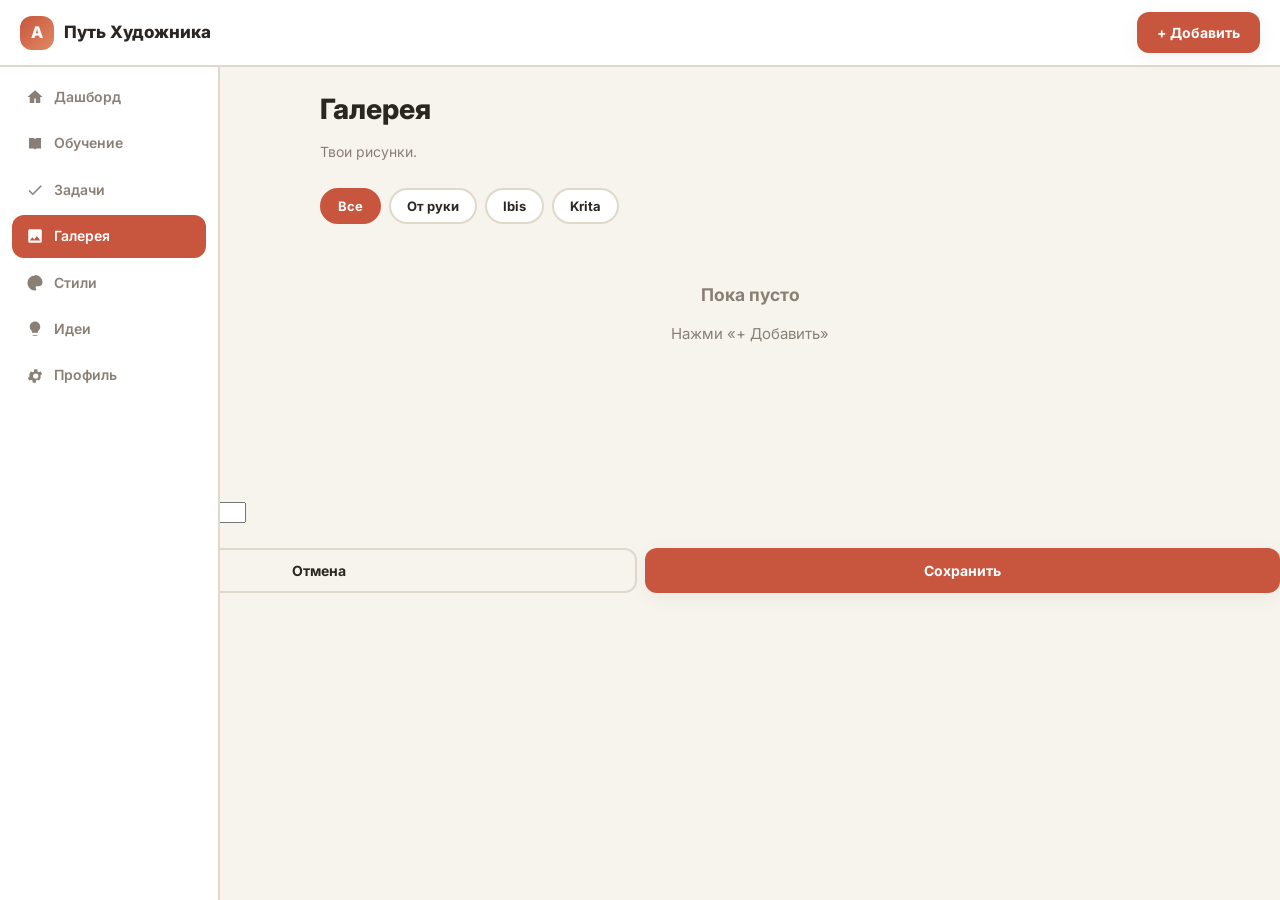
==== gallery.html @ 8a0f37d8 "Update gallery.html" ====
<!DOCTYPE html>
<html lang="ru">
<head>
<meta charset="UTF-8">
<meta name="viewport" content="width=device-width, initial-scale=1.0">
<title>Галерея — Путь Художника</title>
<link rel="stylesheet" href="css/style.css">
</head>
<body>
<div class="topbar">
  <div class="brand"><div class="brand-mark">A</div><span>Путь Художника</span></div>
  <button class="btn btn-primary" id="addBtn">+ Добавить</button>
</div>
<nav class="sidebar">
  <a href="index.html"><span class="icon icon-home"></span> Дашборд</a>
  <a href="learn.html"><span class="icon icon-book"></span> Обучение</a>
  <a href="tasks.html"><span class="icon icon-task"></span> Задачи</a>
  <a href="gallery.html" class="active"><span class="icon icon-image"></span> Галерея</a>
  <a href="styles.html"><span class="icon icon-palette"></span> Стили</a>
  <a href="ideas.html"><span class="icon icon-bulb"></span> Идеи</a>
  <a href="settings.html"><span class="icon icon-settings"></span> Профиль</a>
</nav>
<div class="main-wrap">
  <div class="content">
    <h1>Галерея</h1>
    <p class="sub">Твои рисунки.</p>
    <div class="task-filters" id="catTabs">
      <button class="filter-chip active" data-cat="all">Все</button>
      <button class="filter-chip" data-cat="hand">От руки</button>
      <button class="filter-chip" data-cat="ibis">Ibis</button>
      <button class="filter-chip" data-cat="krita">Krita</button>
    </div>
    <div id="galleryWrap" class="gallery-grid"></div>
    <div id="emptyWrap" class="empty" style="display:none; text-align:center; padding:40px; color:var(--muted);">
      <h3>Пока пусто</h3>
      <p>Нажми «+ Добавить»</p>
    </div>
  </div>
</div>
<nav class="bottom-nav">
  <a href="index.html"><span class="icon icon-home"></span>Главная</a>
  <a href="learn.html"><span class="icon icon-book"></span>Уроки</a>
  <a href="tasks.html"><span class="icon icon-task"></span>Задачи</a>
  <a href="gallery.html" class="active"><span class="icon icon-image"></span>Галерея</a>
  <a href="settings.html"><span class="icon icon-settings"></span>Профиль</a>
</nav>

<div class="modal-bg" id="addModal">
  <div class="modal">
    <h2>Добавить рисунок</h2>
    <div class="field"><label>Файл</label><input type="file" id="fileInput" accept="image/*"></div>
    <div id="preview" style="margin-bottom:14px"></div>
    <div class="field"><label>Название</label><input type="text" id="titleInput"></div>
    <div class="field"><label>Категория</label><select id="catSelect"><option value="hand">От руки</option><option value="ibis">Ibis</option><option value="krita">Krita</option></select></div>
    <div style="display:flex; gap:8px">
      <button class="btn btn-ghost btn-block" id="cancelBtn">Отмена</button>
      <button class="btn btn-primary btn-block" id="saveBtn">Сохранить</button>
    </div>
  </div>
</div>

<script src="js/data.js"></script>
<script src="js/themes.js"></script>
<script src="js/app.js"></script>
<script>
let currentCat = 'all';
let pendingFile = null;

function onReady(){
  document.getElementById('addBtn').onclick = ()=>document.getElementById('addModal').classList.add('show');
  document.getElementById('cancelBtn').onclick = ()=>document.getElementById('addModal').classList.remove('show');
  document.getElementById('fileInput').onchange = e => { pendingFile = e.target.files[0]; };
  document.getElementById('saveBtn').onclick = saveImage;
  document.getElementById('catTabs').onclick = e => {
    const chip = e.target.closest('.filter-chip');
    if(!chip) return;
    currentCat = chip.dataset.cat;
    document.querySelectorAll('#catTabs .filter-chip').forEach(c=>c.classList.remove('active'));
    chip.classList.add('active');
    renderGallery();
  };
  renderGallery();
}

async function saveImage(){
  if(!pendingFile) return alert('Выбери файл');
  const reader = new FileReader();
  reader.onload = async ev => {
    const id = 'img_' + Date.now();
    await APP.dbPut({ id, data: ev.target.result });
    APP.addGalleryItem({ id, title: document.getElementById('titleInput').value || 'Без названия', cat: document.getElementById('catSelect').value, created: Date.now() });
    document.getElementById('addModal').classList.remove('show');
    renderGallery();
  };
  reader.readAsDataURL(pendingFile);
}

async function renderGallery(){
  const meta = APP.state.meta;
  let list = currentCat === 'all' ? meta : meta.filter(m=>m.cat === currentCat);
  const wrap = document.getElementById('galleryWrap');
  wrap.innerHTML = '';
  if(!list.length) { document.getElementById('emptyWrap').style.display = 'block'; return; }
  document.getElementById('emptyWrap').style.display = 'none';
  for(const m of list){
    const rec = await APP.dbGet(m.id);
    if(!rec) continue;
    const card = document.createElement('div');
    card.className = 'gallery-card';
    card.innerHTML = `<button class="del">✕</button><img src="${rec.data}"><div class="meta"><span class="cat-tag cat-${m.cat}">${APP.CAT_LABEL[m.cat]}</span><div class="name">${m.title}</div></div>`;
    card.querySelector('.del').onclick = async (e) => {
      e.stopPropagation();
      if(!confirm('Удалить?')) return;
      await APP.dbDel(m.id);
      APP.delGalleryItem(m.id);
      renderGallery();
    };
    wrap.appendChild(card);
  }
}
APP.boot();
</script>
</body>
</html>
---- css/style.css ----
/* ============================================
   БАЗА
   ============================================ */
:root{
  --bg:#faf8f4; --bg2:#f0ece4; --card:#ffffff;
  --text:#2a2520; --muted:#8a7f72; --line:#e8e0d5;
  --accent:#c8553d; --accent2:#e08963;
  --accent-soft:rgba(200,85,61,.1);
  --radius:16px; --btn-radius:12px;
  --font-main: 'Inter', sans-serif;
  --shadow: 0 4px 20px rgba(0,0,0,.05);
  --border-style: solid;
}

/* ТЕМЫ */
body[data-theme="roblox"] { --bg:#f4f4f4; --card:#ffffff; --text:#111; --accent:#e2231a; --accent2:#0074bd; --line:#ddd; --radius:4px; --btn-radius:4px; --shadow: 2px 2px 0px rgba(0,0,0,0.1); }
body[data-theme="doors"] { --bg:#121212; --card:#222222; --text:#f5c518; --accent:#f5c518; --accent2:#ffdf4d; --line:#333; --radius:8px; --shadow: 0 0 15px rgba(245,197,24,0.15); }
body[data-theme="pressure"] { --bg:#0a0f18; --card:#141e30; --text:#d6e2f0; --accent:#ff3b3b; --accent2:#4a9eff; --line:#253349; --radius:12px; }
body[data-theme="hollow"] { --bg:#e8ecef; --card:#ffffff; --text:#111; --accent:#2c4a6e; --accent2:#5a85a8; --line:#a0b0c0; --radius:0px; --btn-radius:0px; --shadow: none; }
body[data-theme="hollow"] .card, body[data-theme="hollow"] .gallery-card, body[data-theme="hollow"] .level-card, body[data-theme="hollow"] .lesson { border-width: 1px; border-color: #111; }
body[data-theme="silksong"] { --bg:#fcf5f5; --card:#ffffff; --text:#2e1a1f; --accent:#b8243a; --accent2:#e05a6e; --line:#f0cccf; --radius:20px; --btn-radius:20px; }
body[data-theme="undertale"] { --bg:#000000; --card:#111111; --text:#ffffff; --accent:#ff0000; --accent2:#ff5555; --line:#333; --radius:0px; --btn-radius:0px; --font-main: 'Courier New', monospace; --shadow:none; }
body[data-theme="undertale"] .card, body[data-theme="undertale"] .gallery-card, body[data-theme="undertale"] .level-card, body[data-theme="undertale"] .lesson { border: 2px dashed #fff; }
body[data-theme="deltarune"] { --bg:#0d0814; --card:#1c142e; --text:#e8e0f5; --accent:#a855f7; --accent2:#d8a0ff; --line:#3a2b54; --radius:0px; --btn-radius:0px; }
body[data-theme="deltarune"] .card, body[data-theme="deltarune"] .gallery-card, body[data-theme="deltarune"] .level-card, body[data-theme="deltarune"] .lesson { border: 2px solid #a855f7; box-shadow: 4px 4px 0 #3a2b54; }
body[data-theme="oneshot"] { --bg:#2b2018; --card:#3d2d22; --text:#fef6e8; --accent:#e8933a; --accent2:#f5b866; --line:#5a4332; --radius:2px; --btn-radius:2px; }
body[data-theme="ultrakill"] { --bg:#050505; --card:#121212; --text:#f0e0e0; --accent:#c8102e; --accent2:#ff2d4d; --line:#333; --radius:0px; --btn-radius:0px; }
body[data-theme="ultrakill"] .card, body[data-theme="ultrakill"] .gallery-card, body[data-theme="ultrakill"] .level-card, body[data-theme="ultrakill"] .lesson { border: 2px solid var(--accent); box-shadow: 0 0 10px rgba(200,16,46,0.3); }

*{box-sizing:border-box; -webkit-tap-highlight-color:transparent}
body{margin:0; background:var(--bg); color:var(--text); min-height:100vh; padding-bottom:80px; transition:background .3s, color .3s; font-size:15px; line-height:1.6; font-family: var(--font-main);}
a{color:var(--accent); text-decoration:none}
h1,h2,h3,h4{margin:0 0 8px; line-height:1.3}
button{font-family:inherit; cursor:pointer; border:none}

/* ИКОНКИ */
.icon{ display:inline-block; width:18px; height:18px; background:currentColor; mask-size:contain; mask-repeat:no-repeat; mask-position:center; -webkit-mask-size:contain; -webkit-mask-repeat:no-repeat; -webkit-mask-position:center; vertical-align:-3px; }
.icon-home{mask-image:url("data:image/svg+xml,%3Csvg xmlns='http://www.w3.org/2000/svg' viewBox='0 0 24 24'%3E%3Cpath d='M12 3L2 12h3v8h6v-6h2v6h6v-8h3L12 3z'/%3E%3C/svg%3E");}
.icon-book{mask-image:url("data:image/svg+xml,%3Csvg xmlns='http://www.w3.org/2000/svg' viewBox='0 0 24 24'%3E%3Cpath d='M4 4h6a2 2 0 012 2v14a2 2 0 00-2-2H4V4zm16 0h-6a2 2 0 00-2 2v14a2 2 0 012-2h6V4z'/%3E%3C/svg%3E");}
.icon-task{mask-image:url("data:image/svg+xml,%3Csvg xmlns='http://www.w3.org/2000/svg' viewBox='0 0 24 24'%3E%3Cpath d='M9 16.2L4.8 12l-1.4 1.4L9 19 21 7l-1.4-1.4L9 16.2z'/%3E%3C/svg%3E");}
.icon-image{mask-image:url("data:image/svg+xml,%3Csvg xmlns='http://www.w3.org/2000/svg' viewBox='0 0 24 24'%3E%3Cpath d='M21 19V5a2 2 0 00-2-2H5a2 2 0 00-2 2v14a2 2 0 002 2h14a2 2 0 002-2zM8.5 13.5l2.5 3 3.5-4.5 4.5 6H5l3.5-4.5z'/%3E%3C/svg%3E");}
.icon-palette{mask-image:url("data:image/svg+xml,%3Csvg xmlns='http://www.w3.org/2000/svg' viewBox='0 0 24 24'%3E%3Cpath d='M12 2C6.5 2 2 6.5 2 12s4.5 10 10 10c.9 0 1.7-.7 1.7-1.7 0-.4-.2-.8-.4-1.1-.3-.3-.4-.7-.4-1.1 0-.9.7-1.7 1.7-1.7H17c2.8 0 5-2.2 5-5 0-5.5-4.5-10-10-10z'/%3E%3C/svg%3E");}
.icon-bulb{mask-image:url("data:image/svg+xml,%3Csvg xmlns='http://www.w3.org/2000/svg' viewBox='0 0 24 24'%3E%3Cpath d='M9 21h6v-1H9v1zm3-19C8.1 2 5 5.1 5 9c0 2.4 1.2 4.5 3 5.7V17h8v-2.3c1.8-1.2 3-3.3 3-5.7 0-3.9-3.1-7-7-7z'/%3E%3C/svg%3E");}
.icon-settings{mask-image:url("data:image/svg+xml,%3Csvg xmlns='http://www.w3.org/2000/svg' viewBox='0 0 24 24'%3E%3Cpath d='M19.4 13a7.6 7.6 0 000-2l2.1-1.6-2-3.5-2.5 1a7.6 7.6 0 00-1.7-1L15 3h-4l-.3 2.9a7.6 7.6 0 00-1.7 1l-2.5-1-2 3.5L4.6 11a7.6 7.6 0 000 2l-2.1 1.6 2 3.5 2.5-1a7.6 7.6 0 001.7 1L9 21h4l.3-2.9a7.6 7.6 0 001.7-1l2.5 1 2-3.5L19.4 13zM13 15.5a3.5 3.5 0 110-7 3.5 3.5 0 010 7z'/%3E%3C/svg%3E");}

/* НАВИГАЦИЯ */
.topbar{ position:sticky; top:0; z-index:50; background:var(--card); border-bottom:2px var(--border-style) var(--line); padding:12px 20px; display:flex; align-items:center; justify-content:space-between; gap:12px; }
.brand{display:flex; align-items:center; gap:10px; font-weight:800; font-size:17px; color:var(--text)}
.brand-mark{ width:34px; height:34px; border-radius:var(--btn-radius); background:linear-gradient(135deg,var(--accent),var(--accent2)); display:flex; align-items:center; justify-content:center; color:#fff; font-size:16px; font-weight:800; }
.sidebar{ position:fixed; left:0; top:60px; bottom:0; width:220px; background:var(--card); border-right:2px var(--border-style) var(--line); padding:16px 12px; overflow-y:auto; z-index:40; display:none; }
.sidebar a{ display:flex; align-items:center; gap:10px; padding:10px 14px; border-radius:var(--btn-radius); color:var(--muted); font-weight:600; font-size:14px; margin-bottom:4px; transition:all .2s; }
.sidebar a:hover, .sidebar a.active { background:var(--accent); color:#fff; }
.main-wrap { margin-left:0; }
.bottom-nav{ position:fixed; bottom:0; left:0; right:0; z-index:50; background:var(--card); border-top:2px var(--border-style) var(--line); display:flex; padding:6px 4px; }
.bottom-nav a{ flex:1; display:flex; flex-direction:column; align-items:center; gap:4px; padding:6px 2px; color:var(--muted); font-size:10px; font-weight:600; border-radius:var(--btn-radius); transition:all .2s; }
.bottom-nav a.active { color:var(--accent); }
.bottom-nav .icon{width:22px; height:22px}

/* КОНТЕНТ */
.content{max-width:900px; margin:0 auto; padding:24px 20px;}
.content h1{font-size:28px; margin-bottom:6px; font-weight:800;}
.content .sub{color:var(--muted); font-size:14px; margin-bottom:24px;}
.card{ background:var(--card); border:2px var(--border-style) var(--line); border-radius:var(--radius); padding:20px; margin-bottom:16px; box-shadow:var(--shadow); transition:transform .2s; }
.btn{ display:inline-flex; align-items:center; justify-content:center; gap:6px; padding:12px 20px; border-radius:var(--btn-radius); border:none; font-weight:700; font-size:14px; transition:all .2s; }
.btn-primary{background:var(--accent); color:#fff; box-shadow:var(--shadow);}
.btn-primary:hover{filter:brightness(1.1); transform:translateY(-2px);}
.btn-ghost{background:transparent; color:var(--text); border:2px var(--border-style) var(--line);}
.btn-ghost:hover{border-color:var(--accent); color:var(--accent); background:var(--accent-soft);}
.btn-block{width:100%;}

/* ГАЛЕРЕЯ */
.gallery-grid { display:grid; grid-template-columns:repeat(auto-fill,minmax(150px,1fr)); gap:12px; }
.gallery-card { background:var(--card); border:2px var(--border-style) var(--line); border-radius:var(--radius); overflow:hidden; position:relative; cursor:pointer; transition:transform .2s; }
.gallery-card:hover { transform:translateY(-4px); border-color:var(--accent); }
.gallery-card img { width:100%; height:150px; object-fit:cover; display:block; }
.gallery-card .meta { padding:10px; }
.gallery-card .cat-tag { font-size:9px; font-weight:800; padding:2px 6px; border-radius:4px; background:var(--accent); color:#fff; display:inline-block; margin-bottom:4px; text-transform:uppercase; }
.gallery-card .name { font-weight:800; font-size:13px; white-space:nowrap; overflow:hidden; text-overflow:ellipsis; }
.gallery-card .del { position:absolute; top:6px; right:6px; width:28px; height:28px; border-radius:50%; background:rgba(0,0,0,0.7); color:#fff; border:none; opacity:0; transition:opacity .2s; }
.gallery-card:hover .del { opacity:1; }
.cat-hand { background:#5a8f7b !important; } .cat-ibis { background:#c8553d !important; } .cat-krita { background:#4a6fa5 !important; }

/* ОБУЧЕНИЕ */
.level-card { background:var(--card); border:2px var(--border-style) var(--line); border-radius:var(--radius); margin-bottom:16px; overflow:hidden; }
.level-head { padding:16px 20px; display:flex; align-items:center; gap:16px; border-bottom:2px var(--border-style) var(--line); }
.level-num { width:44px; height:44px; border-radius:var(--btn-radius); background:var(--accent-soft); color:var(--accent); display:flex; align-items:center; justify-content:center; font-weight:800; font-size:18px; flex-shrink:0; }
.level-num.done { background:var(--accent); color:#fff; }
.level-title h3 { font-size:16px; margin:0 0 4px; }
.level-title p { font-size:12px; color:var(--muted); margin:0; }
.level-body { padding:16px 20px; display:flex; flex-direction:column; gap:10px; }
.lesson { background:var(--bg2); border:1px var(--border-style) var(--line); border-radius:var(--btn-radius); padding:14px; display:flex; gap:12px; align-items:center; cursor:pointer; transition:all .2s; }
.lesson:hover { border-color:var(--accent); }
.lesson.done { opacity:0.6; }
.lesson-check { width:26px; height:26px; border-radius:6px; border:2px var(--border-style) var(--line); display:flex; align-items:center; justify-content:center; flex-shrink:0; color:#fff; font-size:14px; }
.lesson.done .lesson-check { background:var(--accent); border-color:var(--accent); }
.lesson-body h4 { margin:0 0 4px; font-size:14px; }
.lesson-body .games { font-size:11px; color:var(--accent); font-weight:800; }

/* ЗАДАЧИ */
.task-filters { display:flex; gap:8px; margin-bottom:20px; }
.filter-chip { padding:8px 16px; border-radius:20px; border:2px var(--border-style) var(--line); background:var(--card); color:var(--text); font-size:13px; font-weight:700; transition:all .2s; }
.filter-chip.active { background:var(--accent); color:#fff; border-color:var(--accent); }
.task { background:var(--card); border:2px var(--border-style) var(--line); border-radius:var(--radius); padding:16px; margin-bottom:12px; display:flex; gap:14px; align-items:flex-start; }
.task-check { width:24px; height:24px; border-radius:6px; border:2px var(--border-style) var(--line); display:flex; align-items:center; justify-content:center; flex-shrink:0; color:#fff; }
.task.done .task-check { background:var(--accent); border-color:var(--accent); }
.task.done { opacity:0.6; }
.task-body h4 { margin:0 0 6px; font-size:15px; }
.task-body p { margin:0; font-size:12px; color:var(--muted); }
.tag { font-size:10px; font-weight:800; padding:2px 8px; border-radius:6px; background:var(--bg2); color:var(--muted); text-transform:uppercase; display:inline-block; margin-right:6px; }

.xp-bar{background:var(--bg2); height:16px; border-radius:var(--btn-radius); overflow:hidden; margin:12px 0; border:1px var(--border-style) var(--line);}
.xp-fill{height:100%; background:var(--accent); transition:width .6s ease-out;}
.grid-themes { display:grid; grid-template-columns:repeat(auto-fill,minmax(130px,1fr)); gap:12px; }
.theme-btn { padding:14px; border-radius:var(--btn-radius); border:2px var(--border-style) var(--line); background:var(--card); font-weight:700; color:var(--text); text-align:left; transition:all .2s; }
.theme-btn.active { border-color:var(--accent); background:var(--accent-soft); color:var(--accent); }
.theme-btn.locked { opacity:0.6; cursor:not-allowed; }
.theme-btn.locked::after { content:'🔒'; float:right; }

@media(min-width:900px){ .sidebar { display:block; } .main-wrap { margin-left:220px; } .bottom-nav { display:none; } body { padding-bottom:20px; } }
@media(max-width:899px){ .sidebar { display:none; } .content { padding:16px 14px; padding-bottom:90px; } .content h1 { font-size:24px; } .gallery-grid { grid-template-columns: repeat(2, 1fr); gap:10px; } .gallery-card img { height: 120px; } .grid-themes, #achGrid { grid-template-columns: repeat(2, 1fr) !important; } .task-filters { overflow-x: auto; padding-bottom: 8px; white-space: nowrap; -webkit-overflow-scrolling: touch; } .filter-chip { flex-shrink: 0; } .level-head { padding:14px; gap:12px; } .level-body { padding:14px; } }
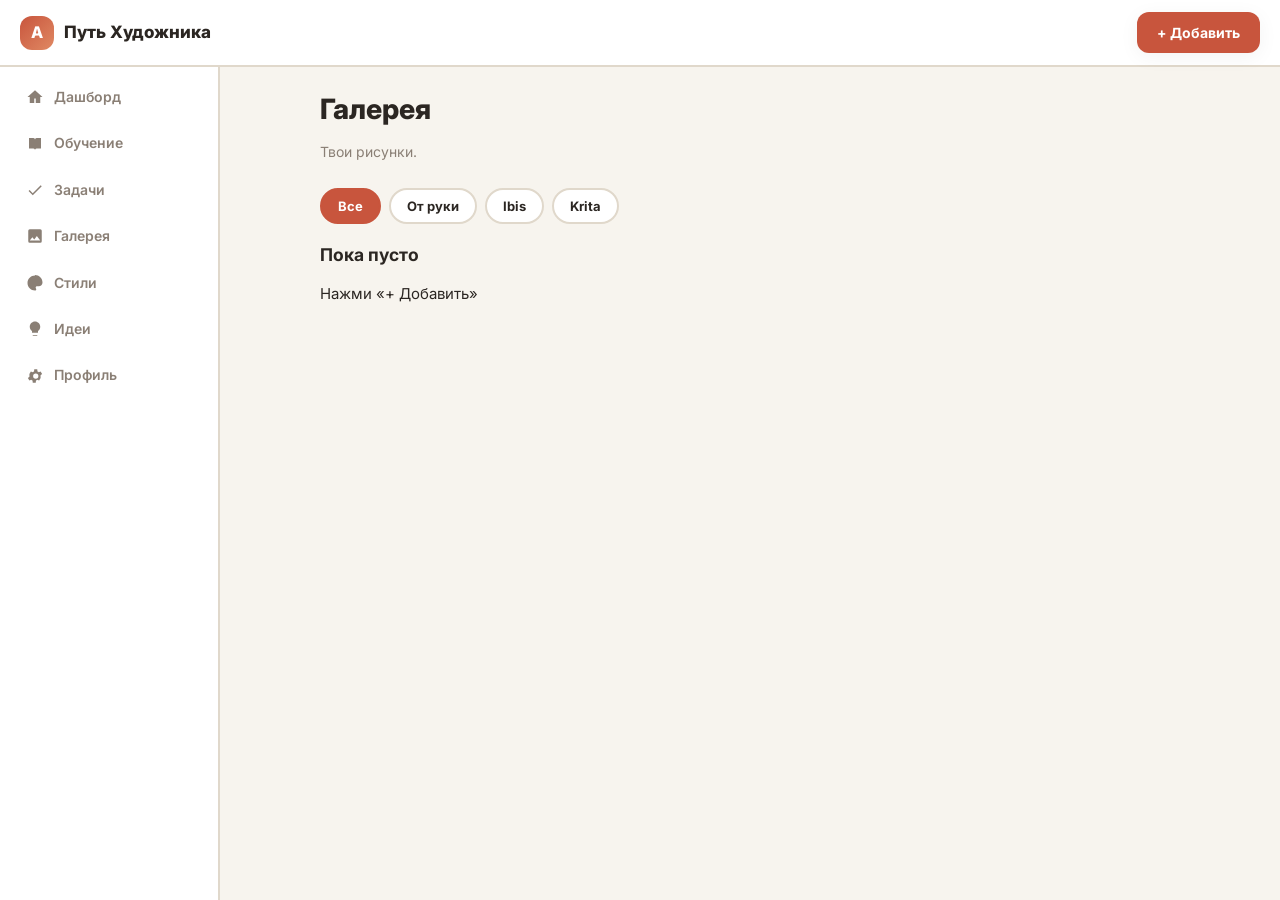
==== commit 252ca893: "Update gallery.html" ====
--- a/gallery.html
+++ b/gallery.html
@@ -7,55 +7,89 @@
 <link rel="stylesheet" href="css/style.css">
 </head>
 <body>
+
 <div class="topbar">
   <div class="brand"><div class="brand-mark">A</div><span>Путь Художника</span></div>
   <button class="btn btn-primary" id="addBtn">+ Добавить</button>
 </div>
+
 <nav class="sidebar">
   <a href="index.html"><span class="icon icon-home"></span> Дашборд</a>
   <a href="learn.html"><span class="icon icon-book"></span> Обучение</a>
   <a href="tasks.html"><span class="icon icon-task"></span> Задачи</a>
-  <a href="gallery.html" class="active"><span class="icon icon-image"></span> Галерея</a>
+  <a href="gallery.html"><span class="icon icon-image"></span> Галерея</a>
   <a href="styles.html"><span class="icon icon-palette"></span> Стили</a>
   <a href="ideas.html"><span class="icon icon-bulb"></span> Идеи</a>
   <a href="settings.html"><span class="icon icon-settings"></span> Профиль</a>
 </nav>
+
 <div class="main-wrap">
   <div class="content">
     <h1>Галерея</h1>
     <p class="sub">Твои рисунки.</p>
+
     <div class="task-filters" id="catTabs">
       <button class="filter-chip active" data-cat="all">Все</button>
       <button class="filter-chip" data-cat="hand">От руки</button>
       <button class="filter-chip" data-cat="ibis">Ibis</button>
       <button class="filter-chip" data-cat="krita">Krita</button>
     </div>
+
     <div id="galleryWrap" class="gallery-grid"></div>
-    <div id="emptyWrap" class="empty" style="display:none; text-align:center; padding:40px; color:var(--muted);">
+    <div id="emptyWrap" class="empty" style="display:none">
       <h3>Пока пусто</h3>
       <p>Нажми «+ Добавить»</p>
     </div>
   </div>
 </div>
+
 <nav class="bottom-nav">
   <a href="index.html"><span class="icon icon-home"></span>Главная</a>
   <a href="learn.html"><span class="icon icon-book"></span>Уроки</a>
   <a href="tasks.html"><span class="icon icon-task"></span>Задачи</a>
-  <a href="gallery.html" class="active"><span class="icon icon-image"></span>Галерея</a>
+  <a href="gallery.html"><span class="icon icon-image"></span>Галерея</a>
   <a href="settings.html"><span class="icon icon-settings"></span>Профиль</a>
 </nav>
 
+<!-- Модалка добавления (скрыта по умолчанию) -->
 <div class="modal-bg" id="addModal">
   <div class="modal">
     <h2>Добавить рисунок</h2>
-    <div class="field"><label>Файл</label><input type="file" id="fileInput" accept="image/*"></div>
+    <div class="field">
+      <label>Файл</label>
+      <input type="file" id="fileInput" accept="image/*">
+    </div>
     <div id="preview" style="margin-bottom:14px"></div>
-    <div class="field"><label>Название</label><input type="text" id="titleInput"></div>
-    <div class="field"><label>Категория</label><select id="catSelect"><option value="hand">От руки</option><option value="ibis">Ibis</option><option value="krita">Krita</option></select></div>
+    <div class="field">
+      <label>Название</label>
+      <input type="text" id="titleInput" placeholder="Имя рисунка">
+    </div>
+    <div class="field">
+      <label>Категория</label>
+      <select id="catSelect">
+        <option value="hand">От руки</option>
+        <option value="ibis">Ibis Paint</option>
+        <option value="krita">Krita</option>
+      </select>
+    </div>
+    <div class="field">
+      <label>Заметка</label>
+      <textarea id="notesInput" placeholder="Что получилось..."></textarea>
+    </div>
     <div style="display:flex; gap:8px">
       <button class="btn btn-ghost btn-block" id="cancelBtn">Отмена</button>
       <button class="btn btn-primary btn-block" id="saveBtn">Сохранить</button>
     </div>
+  </div>
+</div>
+
+<!-- Модалка просмотра (скрыта по умолчанию) -->
+<div class="modal-bg" id="viewModal">
+  <div class="modal" style="max-width:800px; padding:10px;">
+    <button class="btn btn-ghost" id="closeView" style="margin-bottom:10px;">← Закрыть</button>
+    <img id="viewImg" style="width:100%; border-radius:10px; display:block;" src="" alt="">
+    <h2 id="viewTitle" style="margin-top:15px; font-size:20px;"></h2>
+    <p id="viewInfo" style="font-size:14px; color:var(--muted);"></p>
   </div>
 </div>
 
@@ -67,10 +101,33 @@
 let pendingFile = null;
 
 function onReady(){
-  document.getElementById('addBtn').onclick = ()=>document.getElementById('addModal').classList.add('show');
-  document.getElementById('cancelBtn').onclick = ()=>document.getElementById('addModal').classList.remove('show');
-  document.getElementById('fileInput').onchange = e => { pendingFile = e.target.files[0]; };
+  bindEvents();
+  renderGallery();
+}
+
+function bindEvents(){
+  // Открытие модалки
+  document.getElementById('addBtn').onclick = () => document.getElementById('addModal').classList.add('show');
+  document.getElementById('cancelBtn').onclick = () => document.getElementById('addModal').classList.remove('show');
+  
+  // Закрытие просмотра
+  document.getElementById('closeView').onclick = () => document.getElementById('viewModal').classList.remove('show');
+
+  // Выбор файла
+  document.getElementById('fileInput').onchange = e => {
+    pendingFile = e.target.files[0];
+    if(!pendingFile) return;
+    const r = new FileReader();
+    r.onload = ev => {
+      document.getElementById('preview').innerHTML = `<img src="${ev.target.result}" style="max-width:100%; max-height:160px; border-radius:8px; object-fit:contain;">`;
+    };
+    r.readAsDataURL(pendingFile);
+  };
+
+  // Сохранение
   document.getElementById('saveBtn').onclick = saveImage;
+
+  // Фильтры
   document.getElementById('catTabs').onclick = e => {
     const chip = e.target.closest('.filter-chip');
     if(!chip) return;
@@ -79,17 +136,29 @@
     chip.classList.add('active');
     renderGallery();
   };
-  renderGallery();
 }
 
 async function saveImage(){
   if(!pendingFile) return alert('Выбери файл');
+  const title = document.getElementById('titleInput').value;
+  const cat = document.getElementById('catSelect').value;
+  const notes = document.getElementById('notesInput').value;
+
   const reader = new FileReader();
   reader.onload = async ev => {
     const id = 'img_' + Date.now();
     await APP.dbPut({ id, data: ev.target.result });
-    APP.addGalleryItem({ id, title: document.getElementById('titleInput').value || 'Без названия', cat: document.getElementById('catSelect').value, created: Date.now() });
+    
+    // Добавляем через новую функцию с XP
+    APP.addGalleryItem({ id, title: title || 'Без названия', cat, notes, created: Date.now() });
+    
+    // Очищаем форму и закрываем
     document.getElementById('addModal').classList.remove('show');
+    document.getElementById('titleInput').value = '';
+    document.getElementById('notesInput').value = '';
+    document.getElementById('preview').innerHTML = '';
+    pendingFile = null;
+    
     renderGallery();
   };
   reader.readAsDataURL(pendingFile);
@@ -97,17 +166,39 @@
 
 async function renderGallery(){
   const meta = APP.state.meta;
-  let list = currentCat === 'all' ? meta : meta.filter(m=>m.cat === currentCat);
+  let list = meta;
+  if(currentCat !== 'all') list = list.filter(m=>m.cat === currentCat);
+  list.sort((a,b)=>b.created - a.created);
+
   const wrap = document.getElementById('galleryWrap');
   wrap.innerHTML = '';
-  if(!list.length) { document.getElementById('emptyWrap').style.display = 'block'; return; }
-  document.getElementById('emptyWrap').style.display = 'none';
+  document.getElementById('emptyWrap').style.display = list.length ? 'none' : 'block';
+
   for(const m of list){
     const rec = await APP.dbGet(m.id);
-    if(!rec) continue;
+    if (!rec) continue;
+
     const card = document.createElement('div');
     card.className = 'gallery-card';
-    card.innerHTML = `<button class="del">✕</button><img src="${rec.data}"><div class="meta"><span class="cat-tag cat-${m.cat}">${APP.CAT_LABEL[m.cat]}</span><div class="name">${m.title}</div></div>`;
+    card.innerHTML = `
+      <button class="del">✕</button>
+      <img src="${rec.data}" alt="">
+      <div class="meta">
+        <span class="cat-tag cat-${m.cat}">${APP.CAT_LABEL[m.cat]}</span>
+        <div class="name">${m.title}</div>
+      </div>
+    `;
+    
+    // Просмотр на весь экран
+    card.onclick = (e) => {
+      if(e.target.classList.contains('del')) return;
+      document.getElementById('viewTitle').textContent = m.title;
+      document.getElementById('viewImg').src = rec.data;
+      document.getElementById('viewInfo').textContent = m.notes || '';
+      document.getElementById('viewModal').classList.add('show');
+    };
+    
+    // Удаление
     card.querySelector('.del').onclick = async (e) => {
       e.stopPropagation();
       if(!confirm('Удалить?')) return;
@@ -118,6 +209,7 @@
     wrap.appendChild(card);
   }
 }
+
 APP.boot();
 </script>
 </body>
--- a/css/style.css
+++ b/css/style.css
@@ -1,39 +1,37 @@
-/* ============================================
-   БАЗА
-   ============================================ */
 :root{
   --bg:#faf8f4; --bg2:#f0ece4; --card:#ffffff;
   --text:#2a2520; --muted:#8a7f72; --line:#e8e0d5;
   --accent:#c8553d; --accent2:#e08963;
   --accent-soft:rgba(200,85,61,.1);
   --radius:16px; --btn-radius:12px;
-  --font-main: 'Inter', sans-serif;
+  --font-main: -apple-system, BlinkMacSystemFont, "Segoe UI", Roboto, sans-serif;
   --shadow: 0 4px 20px rgba(0,0,0,.05);
   --border-style: solid;
 }
 
-/* ТЕМЫ */
+/* --- АССОЦИАТИВНЫЕ ТЕМЫ --- */
 body[data-theme="roblox"] { --bg:#f4f4f4; --card:#ffffff; --text:#111; --accent:#e2231a; --accent2:#0074bd; --line:#ddd; --radius:4px; --btn-radius:4px; --shadow: 2px 2px 0px rgba(0,0,0,0.1); }
 body[data-theme="doors"] { --bg:#121212; --card:#222222; --text:#f5c518; --accent:#f5c518; --accent2:#ffdf4d; --line:#333; --radius:8px; --shadow: 0 0 15px rgba(245,197,24,0.15); }
 body[data-theme="pressure"] { --bg:#0a0f18; --card:#141e30; --text:#d6e2f0; --accent:#ff3b3b; --accent2:#4a9eff; --line:#253349; --radius:12px; }
 body[data-theme="hollow"] { --bg:#e8ecef; --card:#ffffff; --text:#111; --accent:#2c4a6e; --accent2:#5a85a8; --line:#a0b0c0; --radius:0px; --btn-radius:0px; --shadow: none; }
-body[data-theme="hollow"] .card, body[data-theme="hollow"] .gallery-card, body[data-theme="hollow"] .level-card, body[data-theme="hollow"] .lesson { border-width: 1px; border-color: #111; }
+body[data-theme="hollow"] .card, body[data-theme="hollow"] .gallery-card, body[data-theme="hollow"] .level-card, body[data-theme="hollow"] .lesson, body[data-theme="hollow"] .modal { border-width: 1px; border-color: #111; }
 body[data-theme="silksong"] { --bg:#fcf5f5; --card:#ffffff; --text:#2e1a1f; --accent:#b8243a; --accent2:#e05a6e; --line:#f0cccf; --radius:20px; --btn-radius:20px; }
 body[data-theme="undertale"] { --bg:#000000; --card:#111111; --text:#ffffff; --accent:#ff0000; --accent2:#ff5555; --line:#333; --radius:0px; --btn-radius:0px; --font-main: 'Courier New', monospace; --shadow:none; }
-body[data-theme="undertale"] .card, body[data-theme="undertale"] .gallery-card, body[data-theme="undertale"] .level-card, body[data-theme="undertale"] .lesson { border: 2px dashed #fff; }
+body[data-theme="undertale"] .card, body[data-theme="undertale"] .gallery-card, body[data-theme="undertale"] .level-card, body[data-theme="undertale"] .lesson, body[data-theme="undertale"] .modal { border: 2px dashed #fff; }
 body[data-theme="deltarune"] { --bg:#0d0814; --card:#1c142e; --text:#e8e0f5; --accent:#a855f7; --accent2:#d8a0ff; --line:#3a2b54; --radius:0px; --btn-radius:0px; }
-body[data-theme="deltarune"] .card, body[data-theme="deltarune"] .gallery-card, body[data-theme="deltarune"] .level-card, body[data-theme="deltarune"] .lesson { border: 2px solid #a855f7; box-shadow: 4px 4px 0 #3a2b54; }
+body[data-theme="deltarune"] .card, body[data-theme="deltarune"] .gallery-card, body[data-theme="deltarune"] .level-card, body[data-theme="deltarune"] .lesson, body[data-theme="deltarune"] .modal { border: 2px solid #a855f7; box-shadow: 4px 4px 0 #3a2b54; }
 body[data-theme="oneshot"] { --bg:#2b2018; --card:#3d2d22; --text:#fef6e8; --accent:#e8933a; --accent2:#f5b866; --line:#5a4332; --radius:2px; --btn-radius:2px; }
 body[data-theme="ultrakill"] { --bg:#050505; --card:#121212; --text:#f0e0e0; --accent:#c8102e; --accent2:#ff2d4d; --line:#333; --radius:0px; --btn-radius:0px; }
-body[data-theme="ultrakill"] .card, body[data-theme="ultrakill"] .gallery-card, body[data-theme="ultrakill"] .level-card, body[data-theme="ultrakill"] .lesson { border: 2px solid var(--accent); box-shadow: 0 0 10px rgba(200,16,46,0.3); }
+body[data-theme="ultrakill"] .card, body[data-theme="ultrakill"] .gallery-card, body[data-theme="ultrakill"] .level-card, body[data-theme="ultrakill"] .lesson, body[data-theme="ultrakill"] .modal { border: 2px solid var(--accent); box-shadow: 0 0 10px rgba(200,16,46,0.3); }
 
+/* --- БАЗА --- */
 *{box-sizing:border-box; -webkit-tap-highlight-color:transparent}
 body{margin:0; background:var(--bg); color:var(--text); min-height:100vh; padding-bottom:80px; transition:background .3s, color .3s; font-size:15px; line-height:1.6; font-family: var(--font-main);}
 a{color:var(--accent); text-decoration:none}
 h1,h2,h3,h4{margin:0 0 8px; line-height:1.3}
 button{font-family:inherit; cursor:pointer; border:none}
 
-/* ИКОНКИ */
+/* --- ИКОНКИ --- */
 .icon{ display:inline-block; width:18px; height:18px; background:currentColor; mask-size:contain; mask-repeat:no-repeat; mask-position:center; -webkit-mask-size:contain; -webkit-mask-repeat:no-repeat; -webkit-mask-position:center; vertical-align:-3px; }
 .icon-home{mask-image:url("data:image/svg+xml,%3Csvg xmlns='http://www.w3.org/2000/svg' viewBox='0 0 24 24'%3E%3Cpath d='M12 3L2 12h3v8h6v-6h2v6h6v-8h3L12 3z'/%3E%3C/svg%3E");}
 .icon-book{mask-image:url("data:image/svg+xml,%3Csvg xmlns='http://www.w3.org/2000/svg' viewBox='0 0 24 24'%3E%3Cpath d='M4 4h6a2 2 0 012 2v14a2 2 0 00-2-2H4V4zm16 0h-6a2 2 0 00-2 2v14a2 2 0 012-2h6V4z'/%3E%3C/svg%3E");}
@@ -43,7 +41,7 @@
 .icon-bulb{mask-image:url("data:image/svg+xml,%3Csvg xmlns='http://www.w3.org/2000/svg' viewBox='0 0 24 24'%3E%3Cpath d='M9 21h6v-1H9v1zm3-19C8.1 2 5 5.1 5 9c0 2.4 1.2 4.5 3 5.7V17h8v-2.3c1.8-1.2 3-3.3 3-5.7 0-3.9-3.1-7-7-7z'/%3E%3C/svg%3E");}
 .icon-settings{mask-image:url("data:image/svg+xml,%3Csvg xmlns='http://www.w3.org/2000/svg' viewBox='0 0 24 24'%3E%3Cpath d='M19.4 13a7.6 7.6 0 000-2l2.1-1.6-2-3.5-2.5 1a7.6 7.6 0 00-1.7-1L15 3h-4l-.3 2.9a7.6 7.6 0 00-1.7 1l-2.5-1-2 3.5L4.6 11a7.6 7.6 0 000 2l-2.1 1.6 2 3.5 2.5-1a7.6 7.6 0 001.7 1L9 21h4l.3-2.9a7.6 7.6 0 001.7-1l2.5 1 2-3.5L19.4 13zM13 15.5a3.5 3.5 0 110-7 3.5 3.5 0 010 7z'/%3E%3C/svg%3E");}
 
-/* НАВИГАЦИЯ */
+/* --- НАВИГАЦИЯ --- */
 .topbar{ position:sticky; top:0; z-index:50; background:var(--card); border-bottom:2px var(--border-style) var(--line); padding:12px 20px; display:flex; align-items:center; justify-content:space-between; gap:12px; }
 .brand{display:flex; align-items:center; gap:10px; font-weight:800; font-size:17px; color:var(--text)}
 .brand-mark{ width:34px; height:34px; border-radius:var(--btn-radius); background:linear-gradient(135deg,var(--accent),var(--accent2)); display:flex; align-items:center; justify-content:center; color:#fff; font-size:16px; font-weight:800; }
@@ -56,7 +54,7 @@
 .bottom-nav a.active { color:var(--accent); }
 .bottom-nav .icon{width:22px; height:22px}
 
-/* КОНТЕНТ */
+/* --- КОНТЕНТ --- */
 .content{max-width:900px; margin:0 auto; padding:24px 20px;}
 .content h1{font-size:28px; margin-bottom:6px; font-weight:800;}
 .content .sub{color:var(--muted); font-size:14px; margin-bottom:24px;}
@@ -68,7 +66,7 @@
 .btn-ghost:hover{border-color:var(--accent); color:var(--accent); background:var(--accent-soft);}
 .btn-block{width:100%;}
 
-/* ГАЛЕРЕЯ */
+/* --- ГАЛЕРЕЯ --- */
 .gallery-grid { display:grid; grid-template-columns:repeat(auto-fill,minmax(150px,1fr)); gap:12px; }
 .gallery-card { background:var(--card); border:2px var(--border-style) var(--line); border-radius:var(--radius); overflow:hidden; position:relative; cursor:pointer; transition:transform .2s; }
 .gallery-card:hover { transform:translateY(-4px); border-color:var(--accent); }
@@ -80,7 +78,7 @@
 .gallery-card:hover .del { opacity:1; }
 .cat-hand { background:#5a8f7b !important; } .cat-ibis { background:#c8553d !important; } .cat-krita { background:#4a6fa5 !important; }
 
-/* ОБУЧЕНИЕ */
+/* --- ОБУЧЕНИЕ --- */
 .level-card { background:var(--card); border:2px var(--border-style) var(--line); border-radius:var(--radius); margin-bottom:16px; overflow:hidden; }
 .level-head { padding:16px 20px; display:flex; align-items:center; gap:16px; border-bottom:2px var(--border-style) var(--line); }
 .level-num { width:44px; height:44px; border-radius:var(--btn-radius); background:var(--accent-soft); color:var(--accent); display:flex; align-items:center; justify-content:center; font-weight:800; font-size:18px; flex-shrink:0; }
@@ -96,7 +94,7 @@
 .lesson-body h4 { margin:0 0 4px; font-size:14px; }
 .lesson-body .games { font-size:11px; color:var(--accent); font-weight:800; }
 
-/* ЗАДАЧИ */
+/* --- ЗАДАЧИ --- */
 .task-filters { display:flex; gap:8px; margin-bottom:20px; }
 .filter-chip { padding:8px 16px; border-radius:20px; border:2px var(--border-style) var(--line); background:var(--card); color:var(--text); font-size:13px; font-weight:700; transition:all .2s; }
 .filter-chip.active { background:var(--accent); color:#fff; border-color:var(--accent); }
@@ -108,6 +106,7 @@
 .task-body p { margin:0; font-size:12px; color:var(--muted); }
 .tag { font-size:10px; font-weight:800; padding:2px 8px; border-radius:6px; background:var(--bg2); color:var(--muted); text-transform:uppercase; display:inline-block; margin-right:6px; }
 
+/* --- НАСТРОЙКИ / ПРОФИЛЬ --- */
 .xp-bar{background:var(--bg2); height:16px; border-radius:var(--btn-radius); overflow:hidden; margin:12px 0; border:1px var(--border-style) var(--line);}
 .xp-fill{height:100%; background:var(--accent); transition:width .6s ease-out;}
 .grid-themes { display:grid; grid-template-columns:repeat(auto-fill,minmax(130px,1fr)); gap:12px; }
@@ -116,5 +115,22 @@
 .theme-btn.locked { opacity:0.6; cursor:not-allowed; }
 .theme-btn.locked::after { content:'🔒'; float:right; }
 
+/* Профиль */
+.profile-card { text-align:center; padding:30px 20px; background:linear-gradient(to bottom, var(--card), var(--bg2)); }
+.rank-icon { font-size:60px; line-height:1; margin-bottom:16px; filter:drop-shadow(0 10px 15px var(--accent-soft)); }
+.rank-badge { display:inline-block; padding:6px 16px; border-radius:20px; background:var(--accent-soft); color:var(--accent); font-weight:800; font-size:12px; text-transform:uppercase; letter-spacing:1px; margin-bottom:12px; }
+.xp-text { font-size:32px; font-weight:800; margin-bottom:8px; }
+
+/* --- МОДАЛКИ --- */
+.modal-bg{ position:fixed; inset:0; background:rgba(0,0,0,0.7); z-index:100; display:none; align-items:center; justify-content:center; padding:16px; }
+.modal-bg.show{display:flex;}
+.modal{ background:var(--card); border:2px var(--border-style) var(--line); border-radius:var(--radius); padding:24px; width:100%; max-width:500px; box-shadow:0 10px 30px rgba(0,0,0,0.2); max-height:90vh; overflow-y:auto;}
+.modal h2{margin-bottom:16px; font-size:20px;}
+.field{margin-bottom:14px;}
+.field label{display:block; font-size:12px; font-weight:700; margin-bottom:4px; color:var(--muted);}
+.field input, .field select { width:100%; padding:10px; border:2px var(--border-style) var(--line); background:var(--bg2); color:var(--text); border-radius:var(--btn-radius); font-family:inherit; font-size:14px; outline:none;}
+.field input:focus { border-color:var(--accent); }
+
+/* --- МОБИЛЬНАЯ АДАПТАЦИЯ --- */
 @media(min-width:900px){ .sidebar { display:block; } .main-wrap { margin-left:220px; } .bottom-nav { display:none; } body { padding-bottom:20px; } }
 @media(max-width:899px){ .sidebar { display:none; } .content { padding:16px 14px; padding-bottom:90px; } .content h1 { font-size:24px; } .gallery-grid { grid-template-columns: repeat(2, 1fr); gap:10px; } .gallery-card img { height: 120px; } .grid-themes, #achGrid { grid-template-columns: repeat(2, 1fr) !important; } .task-filters { overflow-x: auto; padding-bottom: 8px; white-space: nowrap; -webkit-overflow-scrolling: touch; } .filter-chip { flex-shrink: 0; } .level-head { padding:14px; gap:12px; } .level-body { padding:14px; } }
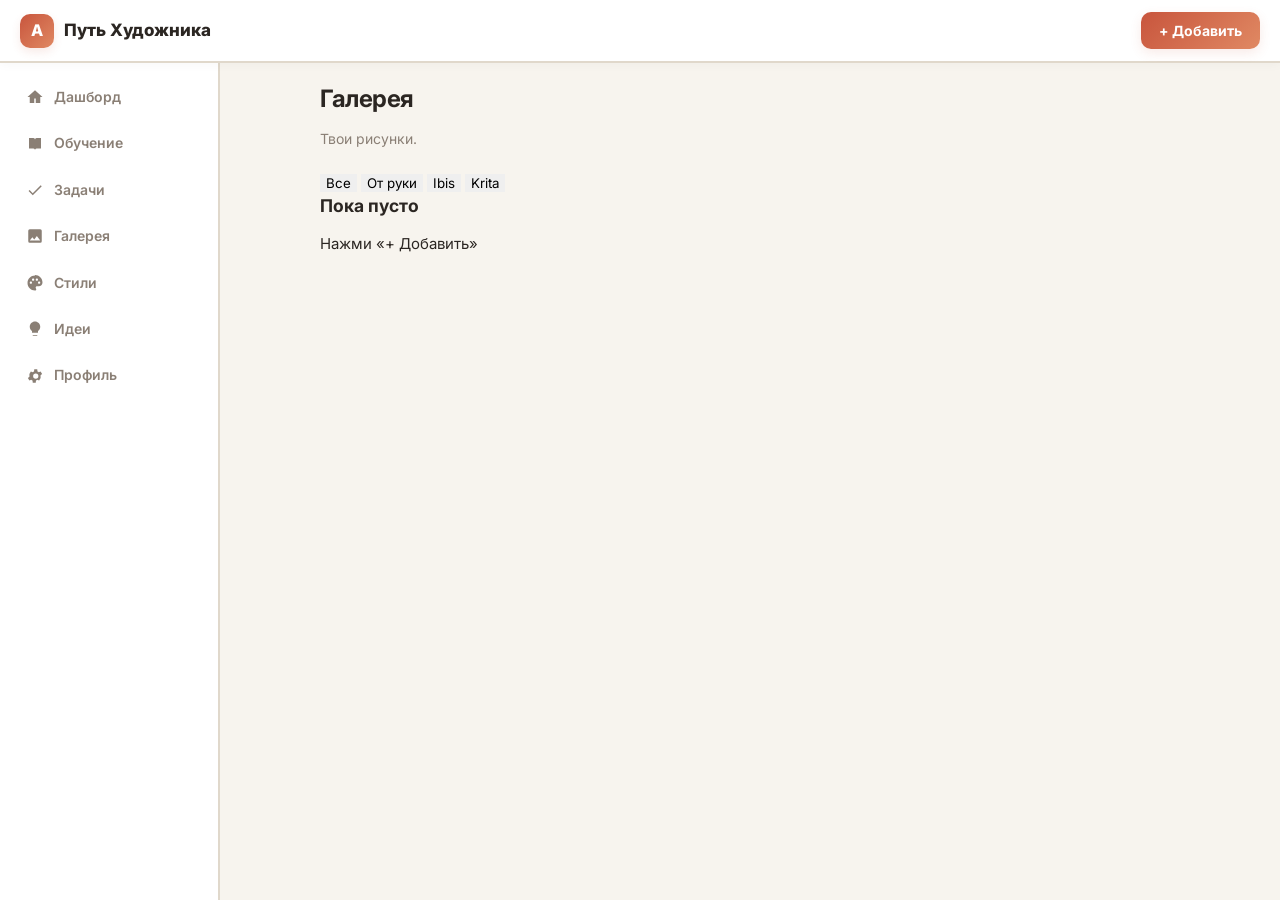
==== commit edb314bb: "Update gallery.html" ====
--- a/gallery.html
+++ b/gallery.html
@@ -51,7 +51,7 @@
   <a href="settings.html"><span class="icon icon-settings"></span>Профиль</a>
 </nav>
 
-<!-- Модалка добавления (скрыта по умолчанию) -->
+<!-- Модалка добавления -->
 <div class="modal-bg" id="addModal">
   <div class="modal">
     <h2>Добавить рисунок</h2>
@@ -76,20 +76,32 @@
       <label>Заметка</label>
       <textarea id="notesInput" placeholder="Что получилось..."></textarea>
     </div>
-    <div style="display:flex; gap:8px">
+    <div style="display:flex; gap:8px; margin-top:20px;">
       <button class="btn btn-ghost btn-block" id="cancelBtn">Отмена</button>
       <button class="btn btn-primary btn-block" id="saveBtn">Сохранить</button>
     </div>
   </div>
 </div>
 
-<!-- Модалка просмотра (скрыта по умолчанию) -->
+<!-- Модалка просмотра (ИСПРАВЛЕНА) -->
 <div class="modal-bg" id="viewModal">
-  <div class="modal" style="max-width:800px; padding:10px;">
-    <button class="btn btn-ghost" id="closeView" style="margin-bottom:10px;">← Закрыть</button>
-    <img id="viewImg" style="width:100%; border-radius:10px; display:block;" src="" alt="">
-    <h2 id="viewTitle" style="margin-top:15px; font-size:20px;"></h2>
-    <p id="viewInfo" style="font-size:14px; color:var(--muted);"></p>
+  <div class="modal" style="max-width:800px; padding:0; overflow:hidden; display:flex; flex-direction:column;">
+    <div style="padding:15px 20px; background:var(--card); border-bottom:2px solid var(--line); display:flex; justify-content:space-between; align-items:center;">
+      <h2 id="viewTitle" style="margin:0; font-size:18px;">Название</h2>
+      <button class="btn btn-ghost" id="closeView" style="padding:6px 12px;">✕ Закрыть</button>
+    </div>
+    
+    <div style="background:#111; display:flex; justify-content:center; align-items:center; min-height:300px; max-height:60vh; padding:10px;">
+      <img id="viewImg" style="max-width:100%; max-height:60vh; object-fit:contain; border-radius:4px;" src="" alt="">
+    </div>
+    
+    <div style="padding:20px; background:var(--card);">
+      <div style="display:flex; gap:10px; margin-bottom:10px;">
+        <span id="viewCat" class="cat-tag" style="font-size:12px; padding:4px 10px;">Ibis</span>
+        <span id="viewDate" style="font-size:13px; color:var(--muted); align-self:center;"></span>
+      </div>
+      <p id="viewInfo" style="font-size:14px; color:var(--text); margin:0; line-height:1.6;"></p>
+    </div>
   </div>
 </div>
 
@@ -106,14 +118,10 @@
 }
 
 function bindEvents(){
-  // Открытие модалки
   document.getElementById('addBtn').onclick = () => document.getElementById('addModal').classList.add('show');
   document.getElementById('cancelBtn').onclick = () => document.getElementById('addModal').classList.remove('show');
+  document.getElementById('closeView').onclick = () => document.getElementById('viewModal').classList.remove('show');
   
-  // Закрытие просмотра
-  document.getElementById('closeView').onclick = () => document.getElementById('viewModal').classList.remove('show');
-
-  // Выбор файла
   document.getElementById('fileInput').onchange = e => {
     pendingFile = e.target.files[0];
     if(!pendingFile) return;
@@ -124,10 +132,8 @@
     r.readAsDataURL(pendingFile);
   };
 
-  // Сохранение
   document.getElementById('saveBtn').onclick = saveImage;
 
-  // Фильтры
   document.getElementById('catTabs').onclick = e => {
     const chip = e.target.closest('.filter-chip');
     if(!chip) return;
@@ -148,11 +154,8 @@
   reader.onload = async ev => {
     const id = 'img_' + Date.now();
     await APP.dbPut({ id, data: ev.target.result });
-    
-    // Добавляем через новую функцию с XP
     APP.addGalleryItem({ id, title: title || 'Без названия', cat, notes, created: Date.now() });
     
-    // Очищаем форму и закрываем
     document.getElementById('addModal').classList.remove('show');
     document.getElementById('titleInput').value = '';
     document.getElementById('notesInput').value = '';
@@ -189,16 +192,23 @@
       </div>
     `;
     
-    // Просмотр на весь экран
     card.onclick = (e) => {
       if(e.target.classList.contains('del')) return;
+      
+      // Заполняем модалку
       document.getElementById('viewTitle').textContent = m.title;
       document.getElementById('viewImg').src = rec.data;
-      document.getElementById('viewInfo').textContent = m.notes || '';
+      
+      const catEl = document.getElementById('viewCat');
+      catEl.textContent = APP.CAT_LABEL[m.cat];
+      catEl.className = `cat-tag cat-${m.cat}`;
+      
+      document.getElementById('viewDate').textContent = APP.formatDate(m.created);
+      document.getElementById('viewInfo').textContent = m.notes || 'Без заметок';
+      
       document.getElementById('viewModal').classList.add('show');
     };
     
-    // Удаление
     card.querySelector('.del').onclick = async (e) => {
       e.stopPropagation();
       if(!confirm('Удалить?')) return;
--- a/css/style.css
+++ b/css/style.css
@@ -1,136 +1,133 @@
+/* ============================================
+   ТЕМЫ И ПЕРЕМЕННЫЕ
+   ============================================ */
 :root{
-  --bg:#faf8f4; --bg2:#f0ece4; --card:#ffffff;
+  --bg:#faf8f4; --bg2:#efe9df; --card:#ffffff; --card2:#fbf8f3;
   --text:#2a2520; --muted:#8a7f72; --line:#e8e0d5;
   --accent:#c8553d; --accent2:#e08963;
-  --accent-soft:rgba(200,85,61,.1);
-  --radius:16px; --btn-radius:12px;
-  --font-main: -apple-system, BlinkMacSystemFont, "Segoe UI", Roboto, sans-serif;
-  --shadow: 0 4px 20px rgba(0,0,0,.05);
-  --border-style: solid;
+  --accent-soft:rgba(200,85,61,.12);
+  --cat-hand:#5a8f7b; --cat-ibis:#c8553d; --cat-krita:#4a6fa5;
+  --shadow:0 4px 20px rgba(80,60,40,.08);
+  --radius:16px;
 }
+body[data-theme="roblox"]{ --bg:#fff5f2; --bg2:#ffe8e2; --card:#ffffff; --text:#2a1a1a; --accent:#e2231a; --accent2:#0074bd; --accent-soft:rgba(226,35,26,.1); --line:#f2d5d0; --muted:#9b7a74; }
+body[data-theme="doors"]{ --bg:#1a1a1a; --bg2:#242424; --card:#2d2d2d; --card2:#333; --text:#f5e6b8; --muted:#9a8f6e; --line:#3d3d3d; --accent:#f5c518; --accent2:#ffdf4d; --accent-soft:rgba(245,197,24,.15); }
+body[data-theme="pressure"]{ --bg:#0d1420; --bg2:#131c2b; --card:#1a2436; --card2:#202b40; --text:#d6e2f0; --muted:#6a7a94; --line:#253349; --accent:#ff3b3b; --accent2:#4a9eff; --accent-soft:rgba(255,59,59,.15); }
+body[data-theme="hollow"]{ --bg:#eef1f4; --bg2:#e0e6ec; --card:#ffffff; --text:#1a2530; --muted:#6b7a8c; --line:#cdd6df; --accent:#2c4a6e; --accent2:#7fa8c9; --accent-soft:rgba(44,74,110,.1); }
+body[data-theme="silksong"]{ --bg:#fdf0f0; --bg2:#f8e0e0; --card:#ffffff; --text:#2e1a1f; --muted:#9a6b72; --line:#f0cccf; --accent:#b8243a; --accent2:#e05a6e; --accent-soft:rgba(184,36,58,.1); }
+body[data-theme="undertale"]{ --bg:#1a1a1a; --bg2:#222; --card:#2a2a2a; --card2:#333; --text:#ffffff; --muted:#a0a0a0; --line:#404040; --accent:#ff0000; --accent2:#ff5555; --accent-soft:rgba(255,0,0,.15); }
+body[data-theme="deltarune"]{ --bg:#1a1428; --bg2:#241c38; --card:#2e2444; --card2:#382c52; --text:#e8e0f5; --muted:#8a7aa8; --line:#40345e; --accent:#a855f7; --accent2:#d8a0ff; --accent-soft:rgba(168,85,247,.15); }
+body[data-theme="oneshot"]{ --bg:#fef6e8; --bg2:#fceacb; --card:#ffffff; --text:#3a2a1a; --muted:#9a8060; --line:#f0dcc0; --accent:#e8933a; --accent2:#f5b866; --accent-soft:rgba(232,147,58,.12); }
+body[data-theme="ultrakill"]{ --bg:#0a0a0a; --bg2:#141414; --card:#1a1a1a; --card2:#222; --text:#f0e0e0; --muted:#8a6a6a; --line:#333; --accent:#c8102e; --accent2:#ff2d4d; --accent-soft:rgba(200,16,46,.2); }
 
-/* --- АССОЦИАТИВНЫЕ ТЕМЫ --- */
-body[data-theme="roblox"] { --bg:#f4f4f4; --card:#ffffff; --text:#111; --accent:#e2231a; --accent2:#0074bd; --line:#ddd; --radius:4px; --btn-radius:4px; --shadow: 2px 2px 0px rgba(0,0,0,0.1); }
-body[data-theme="doors"] { --bg:#121212; --card:#222222; --text:#f5c518; --accent:#f5c518; --accent2:#ffdf4d; --line:#333; --radius:8px; --shadow: 0 0 15px rgba(245,197,24,0.15); }
-body[data-theme="pressure"] { --bg:#0a0f18; --card:#141e30; --text:#d6e2f0; --accent:#ff3b3b; --accent2:#4a9eff; --line:#253349; --radius:12px; }
-body[data-theme="hollow"] { --bg:#e8ecef; --card:#ffffff; --text:#111; --accent:#2c4a6e; --accent2:#5a85a8; --line:#a0b0c0; --radius:0px; --btn-radius:0px; --shadow: none; }
-body[data-theme="hollow"] .card, body[data-theme="hollow"] .gallery-card, body[data-theme="hollow"] .level-card, body[data-theme="hollow"] .lesson, body[data-theme="hollow"] .modal { border-width: 1px; border-color: #111; }
-body[data-theme="silksong"] { --bg:#fcf5f5; --card:#ffffff; --text:#2e1a1f; --accent:#b8243a; --accent2:#e05a6e; --line:#f0cccf; --radius:20px; --btn-radius:20px; }
-body[data-theme="undertale"] { --bg:#000000; --card:#111111; --text:#ffffff; --accent:#ff0000; --accent2:#ff5555; --line:#333; --radius:0px; --btn-radius:0px; --font-main: 'Courier New', monospace; --shadow:none; }
-body[data-theme="undertale"] .card, body[data-theme="undertale"] .gallery-card, body[data-theme="undertale"] .level-card, body[data-theme="undertale"] .lesson, body[data-theme="undertale"] .modal { border: 2px dashed #fff; }
-body[data-theme="deltarune"] { --bg:#0d0814; --card:#1c142e; --text:#e8e0f5; --accent:#a855f7; --accent2:#d8a0ff; --line:#3a2b54; --radius:0px; --btn-radius:0px; }
-body[data-theme="deltarune"] .card, body[data-theme="deltarune"] .gallery-card, body[data-theme="deltarune"] .level-card, body[data-theme="deltarune"] .lesson, body[data-theme="deltarune"] .modal { border: 2px solid #a855f7; box-shadow: 4px 4px 0 #3a2b54; }
-body[data-theme="oneshot"] { --bg:#2b2018; --card:#3d2d22; --text:#fef6e8; --accent:#e8933a; --accent2:#f5b866; --line:#5a4332; --radius:2px; --btn-radius:2px; }
-body[data-theme="ultrakill"] { --bg:#050505; --card:#121212; --text:#f0e0e0; --accent:#c8102e; --accent2:#ff2d4d; --line:#333; --radius:0px; --btn-radius:0px; }
-body[data-theme="ultrakill"] .card, body[data-theme="ultrakill"] .gallery-card, body[data-theme="ultrakill"] .level-card, body[data-theme="ultrakill"] .lesson, body[data-theme="ultrakill"] .modal { border: 2px solid var(--accent); box-shadow: 0 0 10px rgba(200,16,46,0.3); }
-
-/* --- БАЗА --- */
+/* ============================================
+   БАЗА
+   ============================================ */
 *{box-sizing:border-box; -webkit-tap-highlight-color:transparent}
-body{margin:0; background:var(--bg); color:var(--text); min-height:100vh; padding-bottom:80px; transition:background .3s, color .3s; font-size:15px; line-height:1.6; font-family: var(--font-main);}
+body{
+  margin:0; background:var(--bg); color:var(--text);
+  min-height:100vh; padding-bottom:80px;
+  transition:background .3s, color .3s;
+  font-size:15px; line-height:1.6; font-family: 'Inter', sans-serif;
+}
 a{color:var(--accent); text-decoration:none}
 h1,h2,h3,h4{margin:0 0 8px; line-height:1.3}
 button{font-family:inherit; cursor:pointer; border:none}
 
-/* --- ИКОНКИ --- */
-.icon{ display:inline-block; width:18px; height:18px; background:currentColor; mask-size:contain; mask-repeat:no-repeat; mask-position:center; -webkit-mask-size:contain; -webkit-mask-repeat:no-repeat; -webkit-mask-position:center; vertical-align:-3px; }
+/* ИКОНКИ */
+.icon{
+  display:inline-block; width:18px; height:18px;
+  background:currentColor; mask-size:contain; mask-repeat:no-repeat; mask-position:center;
+  -webkit-mask-size:contain; -webkit-mask-repeat:no-repeat; -webkit-mask-position:center;
+  vertical-align:-3px;
+}
 .icon-home{mask-image:url("data:image/svg+xml,%3Csvg xmlns='http://www.w3.org/2000/svg' viewBox='0 0 24 24'%3E%3Cpath d='M12 3L2 12h3v8h6v-6h2v6h6v-8h3L12 3z'/%3E%3C/svg%3E");}
 .icon-book{mask-image:url("data:image/svg+xml,%3Csvg xmlns='http://www.w3.org/2000/svg' viewBox='0 0 24 24'%3E%3Cpath d='M4 4h6a2 2 0 012 2v14a2 2 0 00-2-2H4V4zm16 0h-6a2 2 0 00-2 2v14a2 2 0 012-2h6V4z'/%3E%3C/svg%3E");}
 .icon-task{mask-image:url("data:image/svg+xml,%3Csvg xmlns='http://www.w3.org/2000/svg' viewBox='0 0 24 24'%3E%3Cpath d='M9 16.2L4.8 12l-1.4 1.4L9 19 21 7l-1.4-1.4L9 16.2z'/%3E%3C/svg%3E");}
 .icon-image{mask-image:url("data:image/svg+xml,%3Csvg xmlns='http://www.w3.org/2000/svg' viewBox='0 0 24 24'%3E%3Cpath d='M21 19V5a2 2 0 00-2-2H5a2 2 0 00-2 2v14a2 2 0 002 2h14a2 2 0 002-2zM8.5 13.5l2.5 3 3.5-4.5 4.5 6H5l3.5-4.5z'/%3E%3C/svg%3E");}
-.icon-palette{mask-image:url("data:image/svg+xml,%3Csvg xmlns='http://www.w3.org/2000/svg' viewBox='0 0 24 24'%3E%3Cpath d='M12 2C6.5 2 2 6.5 2 12s4.5 10 10 10c.9 0 1.7-.7 1.7-1.7 0-.4-.2-.8-.4-1.1-.3-.3-.4-.7-.4-1.1 0-.9.7-1.7 1.7-1.7H17c2.8 0 5-2.2 5-5 0-5.5-4.5-10-10-10z'/%3E%3C/svg%3E");}
+.icon-palette{mask-image:url("data:image/svg+xml,%3Csvg xmlns='http://www.w3.org/2000/svg' viewBox='0 0 24 24'%3E%3Cpath d='M12 2C6.5 2 2 6.5 2 12s4.5 10 10 10c.9 0 1.7-.7 1.7-1.7 0-.4-.2-.8-.4-1.1-.3-.3-.4-.7-.4-1.1 0-.9.7-1.7 1.7-1.7H17c2.8 0 5-2.2 5-5 0-5.5-4.5-10-10-10zM6.5 13c-.8 0-1.5-.7-1.5-1.5S5.7 10 6.5 10 8 10.7 8 11.5 7.3 13 6.5 13zm3-4C8.7 9 8 8.3 8 7.5S8.7 6 9.5 6s1.5.7 1.5 1.5S10.3 9 9.5 9zm5 0c-.8 0-1.5-.7-1.5-1.5S13.7 6 14.5 6s1.5.7 1.5 1.5S15.3 9 14.5 9zm3 4c-.8 0-1.5-.7-1.5-1.5s.7-1.5 1.5-1.5 1.5.7 1.5 1.5S18.3 13 17.5 13z'/%3E%3C/svg%3E");}
 .icon-bulb{mask-image:url("data:image/svg+xml,%3Csvg xmlns='http://www.w3.org/2000/svg' viewBox='0 0 24 24'%3E%3Cpath d='M9 21h6v-1H9v1zm3-19C8.1 2 5 5.1 5 9c0 2.4 1.2 4.5 3 5.7V17h8v-2.3c1.8-1.2 3-3.3 3-5.7 0-3.9-3.1-7-7-7z'/%3E%3C/svg%3E");}
 .icon-settings{mask-image:url("data:image/svg+xml,%3Csvg xmlns='http://www.w3.org/2000/svg' viewBox='0 0 24 24'%3E%3Cpath d='M19.4 13a7.6 7.6 0 000-2l2.1-1.6-2-3.5-2.5 1a7.6 7.6 0 00-1.7-1L15 3h-4l-.3 2.9a7.6 7.6 0 00-1.7 1l-2.5-1-2 3.5L4.6 11a7.6 7.6 0 000 2l-2.1 1.6 2 3.5 2.5-1a7.6 7.6 0 001.7 1L9 21h4l.3-2.9a7.6 7.6 0 001.7-1l2.5 1 2-3.5L19.4 13zM13 15.5a3.5 3.5 0 110-7 3.5 3.5 0 010 7z'/%3E%3C/svg%3E");}
 
-/* --- НАВИГАЦИЯ --- */
-.topbar{ position:sticky; top:0; z-index:50; background:var(--card); border-bottom:2px var(--border-style) var(--line); padding:12px 20px; display:flex; align-items:center; justify-content:space-between; gap:12px; }
+/* ============================================
+   НАВИГАЦИЯ
+   ============================================ */
+.topbar{position:sticky; top:0; z-index:50; background:var(--card); border-bottom:2px solid var(--line); padding:12px 20px; display:flex; align-items:center; justify-content:space-between; gap:12px; box-shadow: 0 2px 10px rgba(0,0,0,.03);}
 .brand{display:flex; align-items:center; gap:10px; font-weight:800; font-size:17px; color:var(--text)}
-.brand-mark{ width:34px; height:34px; border-radius:var(--btn-radius); background:linear-gradient(135deg,var(--accent),var(--accent2)); display:flex; align-items:center; justify-content:center; color:#fff; font-size:16px; font-weight:800; }
-.sidebar{ position:fixed; left:0; top:60px; bottom:0; width:220px; background:var(--card); border-right:2px var(--border-style) var(--line); padding:16px 12px; overflow-y:auto; z-index:40; display:none; }
-.sidebar a{ display:flex; align-items:center; gap:10px; padding:10px 14px; border-radius:var(--btn-radius); color:var(--muted); font-weight:600; font-size:14px; margin-bottom:4px; transition:all .2s; }
-.sidebar a:hover, .sidebar a.active { background:var(--accent); color:#fff; }
-.main-wrap { margin-left:0; }
-.bottom-nav{ position:fixed; bottom:0; left:0; right:0; z-index:50; background:var(--card); border-top:2px var(--border-style) var(--line); display:flex; padding:6px 4px; }
-.bottom-nav a{ flex:1; display:flex; flex-direction:column; align-items:center; gap:4px; padding:6px 2px; color:var(--muted); font-size:10px; font-weight:600; border-radius:var(--btn-radius); transition:all .2s; }
-.bottom-nav a.active { color:var(--accent); }
-.bottom-nav .icon{width:22px; height:22px}
+.brand-mark{width:34px; height:34px; border-radius:10px; background:linear-gradient(135deg,var(--accent),var(--accent2)); display:flex; align-items:center; justify-content:center; color:#fff; font-size:16px; font-weight:800; box-shadow: 0 4px 10px var(--accent-soft);}
 
-/* --- КОНТЕНТ --- */
-.content{max-width:900px; margin:0 auto; padding:24px 20px;}
-.content h1{font-size:28px; margin-bottom:6px; font-weight:800;}
-.content .sub{color:var(--muted); font-size:14px; margin-bottom:24px;}
-.card{ background:var(--card); border:2px var(--border-style) var(--line); border-radius:var(--radius); padding:20px; margin-bottom:16px; box-shadow:var(--shadow); transition:transform .2s; }
-.btn{ display:inline-flex; align-items:center; justify-content:center; gap:6px; padding:12px 20px; border-radius:var(--btn-radius); border:none; font-weight:700; font-size:14px; transition:all .2s; }
-.btn-primary{background:var(--accent); color:#fff; box-shadow:var(--shadow);}
-.btn-primary:hover{filter:brightness(1.1); transform:translateY(-2px);}
-.btn-ghost{background:transparent; color:var(--text); border:2px var(--border-style) var(--line);}
+.sidebar{position:fixed; left:0; top:60px; bottom:0; width:220px; background:var(--card); border-right:2px solid var(--line); padding:16px 12px; overflow-y:auto; z-index:40; display:none;}
+.sidebar a{display:flex; align-items:center; gap:10px; padding:10px 14px; border-radius:10px; color:var(--muted); font-weight:600; font-size:14px; margin-bottom:4px; transition:all .2s;}
+.sidebar a:hover, .sidebar a.active{background:var(--accent); color:#fff; box-shadow: 0 4px 10px var(--accent-soft);}
+.main-wrap{margin-left:0}
+@media(min-width:900px){
+  .sidebar{display:block}
+  .main-wrap{margin-left:220px}
+}
+
+.bottom-nav{position:fixed; bottom:0; left:0; right:0; z-index:50; background:var(--card); border-top:2px solid var(--line); display:flex; padding:6px 4px; box-shadow:0 -4px 16px rgba(0,0,0,.08);}
+.bottom-nav a{flex:1; display:flex; flex-direction:column; align-items:center; gap:2px; padding:6px 2px; color:var(--muted); font-size:9px; font-weight:600; border-radius:8px; transition:all .2s;}
+.bottom-nav a.active{color:var(--accent)}
+.bottom-nav .icon{width:20px; height:20px}
+@media(min-width:900px){
+  .bottom-nav{display:none}
+  body{padding-bottom:20px}
+}
+
+/* ============================================
+   КОНТЕНТ
+   ============================================ */
+.content{max-width:900px; margin:0 auto; padding:20px}
+.content h1{font-size:24px; margin-bottom:4px; letter-spacing:-0.5px;}
+.content .sub{color:var(--muted); font-size:14px; margin-bottom:20px}
+
+/* КАРТОЧКИ (вернули тени и градиенты) */
+.card{
+  background:var(--card); border:2px solid var(--line);
+  border-radius:var(--radius); padding:20px; margin-bottom:16px; 
+  box-shadow: var(--shadow);
+  transition:transform .2s, border-color .2s, box-shadow .2s;
+}
+.card:hover{transform:translateY(-2px); border-color:var(--accent); box-shadow: 0 8px 25px rgba(80,60,40,.12);}
+
+/* КНОПКИ */
+.btn{display:inline-flex; align-items:center; justify-content:center; gap:6px; padding:10px 18px; border-radius:10px; border:none; font-weight:700; font-size:14px; transition:all .2s;}
+.btn-primary{background:linear-gradient(135deg,var(--accent),var(--accent2)); color:#fff; box-shadow: 0 4px 12px var(--accent-soft);}
+.btn-primary:hover{transform:translateY(-1px); box-shadow: 0 6px 16px var(--accent-soft);}
+.btn-ghost{background:transparent; color:var(--text); border:2px solid var(--line)}
 .btn-ghost:hover{border-color:var(--accent); color:var(--accent); background:var(--accent-soft);}
-.btn-block{width:100%;}
+.btn-block{width:100%; justify-content:center}
 
-/* --- ГАЛЕРЕЯ --- */
-.gallery-grid { display:grid; grid-template-columns:repeat(auto-fill,minmax(150px,1fr)); gap:12px; }
-.gallery-card { background:var(--card); border:2px var(--border-style) var(--line); border-radius:var(--radius); overflow:hidden; position:relative; cursor:pointer; transition:transform .2s; }
-.gallery-card:hover { transform:translateY(-4px); border-color:var(--accent); }
-.gallery-card img { width:100%; height:150px; object-fit:cover; display:block; }
-.gallery-card .meta { padding:10px; }
-.gallery-card .cat-tag { font-size:9px; font-weight:800; padding:2px 6px; border-radius:4px; background:var(--accent); color:#fff; display:inline-block; margin-bottom:4px; text-transform:uppercase; }
-.gallery-card .name { font-weight:800; font-size:13px; white-space:nowrap; overflow:hidden; text-overflow:ellipsis; }
-.gallery-card .del { position:absolute; top:6px; right:6px; width:28px; height:28px; border-radius:50%; background:rgba(0,0,0,0.7); color:#fff; border:none; opacity:0; transition:opacity .2s; }
-.gallery-card:hover .del { opacity:1; }
-.cat-hand { background:#5a8f7b !important; } .cat-ibis { background:#c8553d !important; } .cat-krita { background:#4a6fa5 !important; }
+/* ГАЛЕРЕЯ */
+.gallery-grid{display:grid; grid-template-columns:repeat(auto-fill,minmax(160px,1fr)); gap:16px;}
+.gallery-card{
+  background:var(--card); border:2px solid var(--line); border-radius:12px; 
+  overflow:hidden; cursor:pointer; transition:all .2s; position:relative;
+  box-shadow: var(--shadow);
+}
+.gallery-card:hover{transform:translateY(-4px); border-color:var(--accent); box-shadow: 0 10px 20px rgba(80,60,40,.15);}
+.gallery-card img{width:100%; height:160px; object-fit:cover; display:block; background:#e0e0e0}
+.gallery-card .meta{padding:10px 12px; font-size:13px}
+.gallery-card .cat-tag{display:inline-block; font-size:9px; font-weight:800; padding:3px 8px; border-radius:6px; color:#fff; margin-bottom:6px; text-transform:uppercase; letter-spacing:.5px;}
+.cat-hand{background:var(--cat-hand)} .cat-ibis{background:var(--cat-ibis)} .cat-krita{background:var(--cat-krita)}
+.gallery-card .name{font-weight:700; white-space:nowrap; overflow:hidden; text-overflow:ellipsis; color:var(--text); margin-bottom:2px;}
+.gallery-card .del{position:absolute; top:8px; right:8px; width:28px; height:28px; border-radius:50%; background:rgba(0,0,0,.5); color:#fff; font-size:12px; opacity:0; transition:opacity .2s; display:flex; align-items:center; justify-content:center; backdrop-filter:blur(4px);}
+.gallery-card:hover .del{opacity:1}
+.gallery-card .del:hover{background:#c82a2a}
 
-/* --- ОБУЧЕНИЕ --- */
-.level-card { background:var(--card); border:2px var(--border-style) var(--line); border-radius:var(--radius); margin-bottom:16px; overflow:hidden; }
-.level-head { padding:16px 20px; display:flex; align-items:center; gap:16px; border-bottom:2px var(--border-style) var(--line); }
-.level-num { width:44px; height:44px; border-radius:var(--btn-radius); background:var(--accent-soft); color:var(--accent); display:flex; align-items:center; justify-content:center; font-weight:800; font-size:18px; flex-shrink:0; }
-.level-num.done { background:var(--accent); color:#fff; }
-.level-title h3 { font-size:16px; margin:0 0 4px; }
-.level-title p { font-size:12px; color:var(--muted); margin:0; }
-.level-body { padding:16px 20px; display:flex; flex-direction:column; gap:10px; }
-.lesson { background:var(--bg2); border:1px var(--border-style) var(--line); border-radius:var(--btn-radius); padding:14px; display:flex; gap:12px; align-items:center; cursor:pointer; transition:all .2s; }
-.lesson:hover { border-color:var(--accent); }
-.lesson.done { opacity:0.6; }
-.lesson-check { width:26px; height:26px; border-radius:6px; border:2px var(--border-style) var(--line); display:flex; align-items:center; justify-content:center; flex-shrink:0; color:#fff; font-size:14px; }
-.lesson.done .lesson-check { background:var(--accent); border-color:var(--accent); }
-.lesson-body h4 { margin:0 0 4px; font-size:14px; }
-.lesson-body .games { font-size:11px; color:var(--accent); font-weight:800; }
+/* ФОРМЫ И МОДАЛКИ */
+.field{margin-bottom:14px}
+.field label{display:block; font-size:12px; color:var(--muted); margin-bottom:6px; font-weight:700}
+.field input, .field select, .field textarea{width:100%; padding:12px 14px; background:var(--bg); border:2px solid var(--line); border-radius:10px; color:var(--text); font-size:14px; font-family:inherit; outline:none; transition:border-color .2s;}
+.field input:focus, .field select:focus, .field textarea:focus{border-color:var(--accent); background:var(--card);}
+.field textarea{resize:vertical; min-height:60px}
 
-/* --- ЗАДАЧИ --- */
-.task-filters { display:flex; gap:8px; margin-bottom:20px; }
-.filter-chip { padding:8px 16px; border-radius:20px; border:2px var(--border-style) var(--line); background:var(--card); color:var(--text); font-size:13px; font-weight:700; transition:all .2s; }
-.filter-chip.active { background:var(--accent); color:#fff; border-color:var(--accent); }
-.task { background:var(--card); border:2px var(--border-style) var(--line); border-radius:var(--radius); padding:16px; margin-bottom:12px; display:flex; gap:14px; align-items:flex-start; }
-.task-check { width:24px; height:24px; border-radius:6px; border:2px var(--border-style) var(--line); display:flex; align-items:center; justify-content:center; flex-shrink:0; color:#fff; }
-.task.done .task-check { background:var(--accent); border-color:var(--accent); }
-.task.done { opacity:0.6; }
-.task-body h4 { margin:0 0 6px; font-size:15px; }
-.task-body p { margin:0; font-size:12px; color:var(--muted); }
-.tag { font-size:10px; font-weight:800; padding:2px 8px; border-radius:6px; background:var(--bg2); color:var(--muted); text-transform:uppercase; display:inline-block; margin-right:6px; }
+.modal-bg{position:fixed; inset:0; background:rgba(0,0,0,.6); backdrop-filter:blur(4px); z-index:100; display:none; align-items:center; justify-content:center; padding:16px; opacity: 0; transition: opacity 0.3s;}
+.modal-bg.show{display:flex; opacity: 1;}
+.modal{background:var(--card); border-radius:var(--radius); padding:24px; max-width:480px; width:100%; max-height:90vh; overflow-y:auto; box-shadow: 0 20px 60px rgba(0,0,0,.3); transform: translateY(20px); transition: transform 0.3s;}
+.modal-bg.show .modal{transform: translateY(0);}
+.modal h2{font-size:22px; margin-bottom:20px; letter-spacing:-0.5px;}
 
-/* --- НАСТРОЙКИ / ПРОФИЛЬ --- */
-.xp-bar{background:var(--bg2); height:16px; border-radius:var(--btn-radius); overflow:hidden; margin:12px 0; border:1px var(--border-style) var(--line);}
-.xp-fill{height:100%; background:var(--accent); transition:width .6s ease-out;}
-.grid-themes { display:grid; grid-template-columns:repeat(auto-fill,minmax(130px,1fr)); gap:12px; }
-.theme-btn { padding:14px; border-radius:var(--btn-radius); border:2px var(--border-style) var(--line); background:var(--card); font-weight:700; color:var(--text); text-align:left; transition:all .2s; }
-.theme-btn.active { border-color:var(--accent); background:var(--accent-soft); color:var(--accent); }
-.theme-btn.locked { opacity:0.6; cursor:not-allowed; }
-.theme-btn.locked::after { content:'🔒'; float:right; }
-
-/* Профиль */
-.profile-card { text-align:center; padding:30px 20px; background:linear-gradient(to bottom, var(--card), var(--bg2)); }
-.rank-icon { font-size:60px; line-height:1; margin-bottom:16px; filter:drop-shadow(0 10px 15px var(--accent-soft)); }
-.rank-badge { display:inline-block; padding:6px 16px; border-radius:20px; background:var(--accent-soft); color:var(--accent); font-weight:800; font-size:12px; text-transform:uppercase; letter-spacing:1px; margin-bottom:12px; }
-.xp-text { font-size:32px; font-weight:800; margin-bottom:8px; }
-
-/* --- МОДАЛКИ --- */
-.modal-bg{ position:fixed; inset:0; background:rgba(0,0,0,0.7); z-index:100; display:none; align-items:center; justify-content:center; padding:16px; }
-.modal-bg.show{display:flex;}
-.modal{ background:var(--card); border:2px var(--border-style) var(--line); border-radius:var(--radius); padding:24px; width:100%; max-width:500px; box-shadow:0 10px 30px rgba(0,0,0,0.2); max-height:90vh; overflow-y:auto;}
-.modal h2{margin-bottom:16px; font-size:20px;}
-.field{margin-bottom:14px;}
-.field label{display:block; font-size:12px; font-weight:700; margin-bottom:4px; color:var(--muted);}
-.field input, .field select { width:100%; padding:10px; border:2px var(--border-style) var(--line); background:var(--bg2); color:var(--text); border-radius:var(--btn-radius); font-family:inherit; font-size:14px; outline:none;}
-.field input:focus { border-color:var(--accent); }
-
-/* --- МОБИЛЬНАЯ АДАПТАЦИЯ --- */
-@media(min-width:900px){ .sidebar { display:block; } .main-wrap { margin-left:220px; } .bottom-nav { display:none; } body { padding-bottom:20px; } }
-@media(max-width:899px){ .sidebar { display:none; } .content { padding:16px 14px; padding-bottom:90px; } .content h1 { font-size:24px; } .gallery-grid { grid-template-columns: repeat(2, 1fr); gap:10px; } .gallery-card img { height: 120px; } .grid-themes, #achGrid { grid-template-columns: repeat(2, 1fr) !important; } .task-filters { overflow-x: auto; padding-bottom: 8px; white-space: nowrap; -webkit-overflow-scrolling: touch; } .filter-chip { flex-shrink: 0; } .level-head { padding:14px; gap:12px; } .level-body { padding:14px; } }
+/* УВЕДОМЛЕНИЯ */
+.toast{position:fixed; bottom:90px; left:50%; transform:translateX(-50%) translateY(20px); background:linear-gradient(135deg,var(--accent),var(--accent2)); color:#fff; padding:12px 24px; border-radius:12px; font-weight:700; font-size:14px; opacity:0; transition:all .3s; z-index:300; pointer-events:none; white-space:nowrap; box-shadow:0 8px 25px rgba(0,0,0,.2);}
+.toast.show{opacity:1; transform:translateX(-50%) translateY(0)}
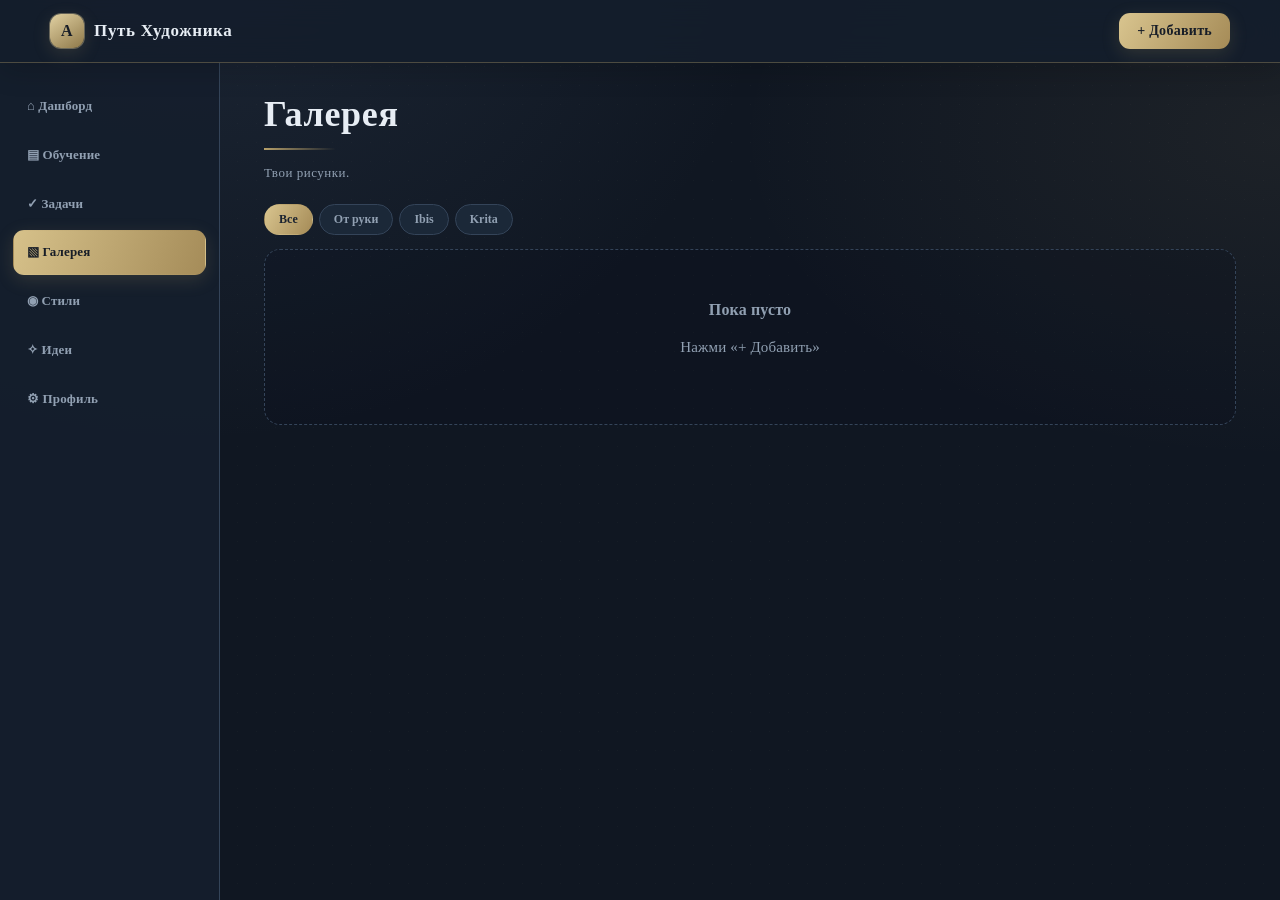
==== commit 5db56f4e: "Update gallery.html" ====
--- a/gallery.html
+++ b/gallery.html
@@ -14,13 +14,13 @@
 </div>
 
 <nav class="sidebar">
-  <a href="index.html"><span class="icon icon-home"></span> Дашборд</a>
-  <a href="learn.html"><span class="icon icon-book"></span> Обучение</a>
-  <a href="tasks.html"><span class="icon icon-task"></span> Задачи</a>
-  <a href="gallery.html"><span class="icon icon-image"></span> Галерея</a>
-  <a href="styles.html"><span class="icon icon-palette"></span> Стили</a>
-  <a href="ideas.html"><span class="icon icon-bulb"></span> Идеи</a>
-  <a href="settings.html"><span class="icon icon-settings"></span> Профиль</a>
+  <a href="index.html">⌂ Дашборд</a>
+  <a href="learn.html">▤ Обучение</a>
+  <a href="tasks.html">✓ Задачи</a>
+  <a href="gallery.html" class="active">▧ Галерея</a>
+  <a href="styles.html">◉ Стили</a>
+  <a href="ideas.html">✧ Идеи</a>
+  <a href="settings.html">⚙ Профиль</a>
 </nav>
 
 <div class="main-wrap">
@@ -44,11 +44,11 @@
 </div>
 
 <nav class="bottom-nav">
-  <a href="index.html"><span class="icon icon-home"></span>Главная</a>
-  <a href="learn.html"><span class="icon icon-book"></span>Уроки</a>
-  <a href="tasks.html"><span class="icon icon-task"></span>Задачи</a>
-  <a href="gallery.html"><span class="icon icon-image"></span>Галерея</a>
-  <a href="settings.html"><span class="icon icon-settings"></span>Профиль</a>
+  <a href="index.html">⌂Главная</a>
+  <a href="learn.html">▤Уроки</a>
+  <a href="tasks.html">✓Задачи</a>
+  <a href="gallery.html" class="active">▧Галерея</a>
+  <a href="settings.html">⚙Профиль</a>
 </nav>
 
 <!-- Модалка добавления -->
--- a/css/style.css
+++ b/css/style.css
@@ -1,5 +1,5 @@
 /* ============================================
-   ТЕМЫ И ПЕРЕМЕННЫЕ
+   ПЕРЕМЕННЫЕ И ТЕМЫ
    ============================================ */
 :root{
   --bg:#faf8f4; --bg2:#efe9df; --card:#ffffff; --card2:#fbf8f3;
@@ -7,8 +7,6 @@
   --accent:#c8553d; --accent2:#e08963;
   --accent-soft:rgba(200,85,61,.12);
   --cat-hand:#5a8f7b; --cat-ibis:#c8553d; --cat-krita:#4a6fa5;
-  --shadow:0 4px 20px rgba(80,60,40,.08);
-  --radius:16px;
 }
 body[data-theme="roblox"]{ --bg:#fff5f2; --bg2:#ffe8e2; --card:#ffffff; --text:#2a1a1a; --accent:#e2231a; --accent2:#0074bd; --accent-soft:rgba(226,35,26,.1); --line:#f2d5d0; --muted:#9b7a74; }
 body[data-theme="doors"]{ --bg:#1a1a1a; --bg2:#242424; --card:#2d2d2d; --card2:#333; --text:#f5e6b8; --muted:#9a8f6e; --line:#3d3d3d; --accent:#f5c518; --accent2:#ffdf4d; --accent-soft:rgba(245,197,24,.15); }
@@ -28,13 +26,15 @@
   margin:0; background:var(--bg); color:var(--text);
   min-height:100vh; padding-bottom:80px;
   transition:background .3s, color .3s;
-  font-size:15px; line-height:1.6; font-family: 'Inter', sans-serif;
+  font-size:15px; line-height:1.6; font-family: 'Inter', system-ui, sans-serif;
 }
 a{color:var(--accent); text-decoration:none}
 h1,h2,h3,h4{margin:0 0 8px; line-height:1.3}
-button{font-family:inherit; cursor:pointer; border:none}
-
-/* ИКОНКИ */
+button{font-family:inherit; cursor:pointer; border:none; outline:none;}
+
+/* ============================================
+   ИКОНКИ (SVG)
+   ============================================ */
 .icon{
   display:inline-block; width:18px; height:18px;
   background:currentColor; mask-size:contain; mask-repeat:no-repeat; mask-position:center;
@@ -52,13 +52,13 @@
 /* ============================================
    НАВИГАЦИЯ
    ============================================ */
-.topbar{position:sticky; top:0; z-index:50; background:var(--card); border-bottom:2px solid var(--line); padding:12px 20px; display:flex; align-items:center; justify-content:space-between; gap:12px; box-shadow: 0 2px 10px rgba(0,0,0,.03);}
+.topbar{position:sticky; top:0; z-index:50; background:var(--card); border-bottom:2px solid var(--line); padding:12px 20px; display:flex; align-items:center; justify-content:space-between; gap:12px;}
 .brand{display:flex; align-items:center; gap:10px; font-weight:800; font-size:17px; color:var(--text)}
-.brand-mark{width:34px; height:34px; border-radius:10px; background:linear-gradient(135deg,var(--accent),var(--accent2)); display:flex; align-items:center; justify-content:center; color:#fff; font-size:16px; font-weight:800; box-shadow: 0 4px 10px var(--accent-soft);}
+.brand-mark{width:34px; height:34px; border-radius:9px; background:linear-gradient(135deg,var(--accent),var(--accent2)); display:flex; align-items:center; justify-content:center; color:#fff; font-size:16px; font-weight:800;}
 
 .sidebar{position:fixed; left:0; top:60px; bottom:0; width:220px; background:var(--card); border-right:2px solid var(--line); padding:16px 12px; overflow-y:auto; z-index:40; display:none;}
 .sidebar a{display:flex; align-items:center; gap:10px; padding:10px 14px; border-radius:10px; color:var(--muted); font-weight:600; font-size:14px; margin-bottom:4px; transition:all .2s;}
-.sidebar a:hover, .sidebar a.active{background:var(--accent); color:#fff; box-shadow: 0 4px 10px var(--accent-soft);}
+.sidebar a:hover, .sidebar a.active{background:var(--accent); color:#fff}
 .main-wrap{margin-left:0}
 @media(min-width:900px){
   .sidebar{display:block}
@@ -78,56 +78,125 @@
    КОНТЕНТ
    ============================================ */
 .content{max-width:900px; margin:0 auto; padding:20px}
-.content h1{font-size:24px; margin-bottom:4px; letter-spacing:-0.5px;}
-.content .sub{color:var(--muted); font-size:14px; margin-bottom:20px}
-
-/* КАРТОЧКИ (вернули тени и градиенты) */
-.card{
-  background:var(--card); border:2px solid var(--line);
-  border-radius:var(--radius); padding:20px; margin-bottom:16px; 
-  box-shadow: var(--shadow);
-  transition:transform .2s, border-color .2s, box-shadow .2s;
-}
-.card:hover{transform:translateY(-2px); border-color:var(--accent); box-shadow: 0 8px 25px rgba(80,60,40,.12);}
+.content h1{font-size:24px; margin-bottom:4px}
+.content .sub{color:var(--muted); font-size:14px; margin-bottom:20px;}
+
+.card{background:var(--card); border:2px solid var(--line); border-radius:14px; padding:18px; margin-bottom:14px; transition:border-color .2s;}
+.card:hover{border-color:var(--accent)}
+
+/* ДАШБОРД */
+.stats-grid{display:grid; grid-template-columns:repeat(2, 1fr); gap:12px; margin-bottom:20px;}
+.stat-box{background:var(--card); border:2px solid var(--line); border-radius:14px; padding:16px; text-align:center;}
+.stat-box .val{font-size:28px; font-weight:800; color:var(--accent); line-height:1.2;}
+.stat-box .lab{font-size:11px; color:var(--muted); text-transform:uppercase; letter-spacing:0.5px; margin-top:4px;}
+@media(min-width: 600px){ .stats-grid{ grid-template-columns: repeat(4, 1fr); } }
+
+.xp-bar{background:var(--line); height:14px; border-radius:8px; overflow:hidden; margin:8px 0;}
+.xp-fill{height:100%; background:linear-gradient(90deg,var(--accent),var(--accent2)); border-radius:8px; transition:width .6s ease;}
 
 /* КНОПКИ */
 .btn{display:inline-flex; align-items:center; justify-content:center; gap:6px; padding:10px 18px; border-radius:10px; border:none; font-weight:700; font-size:14px; transition:all .2s;}
-.btn-primary{background:linear-gradient(135deg,var(--accent),var(--accent2)); color:#fff; box-shadow: 0 4px 12px var(--accent-soft);}
-.btn-primary:hover{transform:translateY(-1px); box-shadow: 0 6px 16px var(--accent-soft);}
+.btn-primary{background:var(--accent); color:#fff}
 .btn-ghost{background:transparent; color:var(--text); border:2px solid var(--line)}
-.btn-ghost:hover{border-color:var(--accent); color:var(--accent); background:var(--accent-soft);}
+.btn-ghost:hover{border-color:var(--accent); color:var(--accent)}
 .btn-block{width:100%; justify-content:center}
 
+/* УРОВНИ И УРОКИ */
+.level-card{background:var(--card); border:2px solid var(--line); border-radius:14px; margin-bottom:12px; overflow:hidden;}
+.level-head{padding:16px 18px; display:flex; align-items:center; gap:14px; cursor:pointer; transition:background .2s;}
+.level-head:hover{background:var(--bg)}
+.level-num{width:42px; height:42px; border-radius:11px; flex-shrink:0; background:var(--accent); color:#fff; display:flex; align-items:center; justify-content:center; font-weight:800; font-size:17px;}
+.level-num.done{background:#4a9d7f}
+.level-title{flex:1}
+.level-title h3{font-size:15px; margin:0 0 2px}
+.level-title p{font-size:12px; color:var(--muted); margin:0}
+.level-body{display:none; padding:0 18px 16px; border-top:1px solid var(--line)}
+.level-body.open{display:block}
+.lesson{padding:12px; border-radius:10px; margin-top:10px; background:var(--bg); border:1px solid var(--line); display:flex; gap:12px; align-items:flex-start;}
+.lesson.done{opacity:.55}
+.lesson-check{width:24px; height:24px; border-radius:50%; flex-shrink:0; border:2px solid var(--line); background:transparent; display:flex; align-items:center; justify-content:center; color:#fff; font-size:12px; transition:all .2s; margin-top:2px;}
+.lesson.done .lesson-check{background:var(--accent); border-color:var(--accent)}
+.lesson-body{flex:1; min-width:0}
+.lesson-body h4{margin:0 0 4px; font-size:14px}
+.lesson-body .games{font-size:11px; color:var(--accent); font-weight:700; margin-bottom:4px}
+.lesson-body p{margin:0; font-size:12px; color:var(--muted); line-height:1.5}
+
+/* ЗАДАЧИ */
+.task-filters{display:flex; gap:6px; margin-bottom:14px; flex-wrap:wrap}
+.filter-chip{padding:7px 14px; border-radius:20px; border:2px solid var(--line); background:var(--card); color:var(--text); font-size:12px; font-weight:700; transition:all .2s;}
+.filter-chip:hover{border-color:var(--accent)}
+.filter-chip.active{background:var(--accent); color:#fff; border-color:var(--accent)}
+.task{background:var(--card); border:2px solid var(--line); border-radius:12px; padding:14px; margin-bottom:10px; display:flex; gap:12px; align-items:flex-start; transition:all .2s;}
+.task:hover{border-color:var(--accent)}
+.task.done{opacity:.5}
+.task-check{width:22px; height:22px; border-radius:6px; flex-shrink:0; border:2px solid var(--line); background:transparent; display:flex; align-items:center; justify-content:center; color:#fff; font-size:12px; transition:all .2s; margin-top:2px;}
+.task.done .task-check{background:var(--accent); border-color:var(--accent)}
+.task-body{flex:1; min-width:0}
+.task-body h4{margin:0 0 4px; font-size:14px}
+.task-tags{display:flex; gap:6px; flex-wrap:wrap; margin-bottom:4px}
+.tag{font-size:10px; font-weight:700; text-transform:uppercase; padding:2px 7px; border-radius:5px; background:rgba(200,85,61,.12); color:var(--accent); letter-spacing:.3px;}
+.tag.diff-low{background:rgba(90,143,123,.15); color:#4a9d7f}
+.tag.diff-medium{background:rgba(232,147,58,.15); color:#c87a1a}
+.tag.diff-high{background:rgba(200,50,50,.15); color:#c82a2a}
+.task-body p{margin:0; font-size:12px; color:var(--muted); line-height:1.5}
+
 /* ГАЛЕРЕЯ */
-.gallery-grid{display:grid; grid-template-columns:repeat(auto-fill,minmax(160px,1fr)); gap:16px;}
-.gallery-card{
-  background:var(--card); border:2px solid var(--line); border-radius:12px; 
-  overflow:hidden; cursor:pointer; transition:all .2s; position:relative;
-  box-shadow: var(--shadow);
-}
-.gallery-card:hover{transform:translateY(-4px); border-color:var(--accent); box-shadow: 0 10px 20px rgba(80,60,40,.15);}
-.gallery-card img{width:100%; height:160px; object-fit:cover; display:block; background:#e0e0e0}
-.gallery-card .meta{padding:10px 12px; font-size:13px}
-.gallery-card .cat-tag{display:inline-block; font-size:9px; font-weight:800; padding:3px 8px; border-radius:6px; color:#fff; margin-bottom:6px; text-transform:uppercase; letter-spacing:.5px;}
+.gallery-grid{display:grid; grid-template-columns:repeat(auto-fill,minmax(150px,1fr)); gap:12px;}
+.gallery-card{background:var(--card); border:2px solid var(--line); border-radius:12px; overflow:hidden; cursor:pointer; transition:all .2s; position:relative;}
+.gallery-card:hover{transform:translateY(-3px); border-color:var(--accent)}
+.gallery-card img{width:100%; height:150px; object-fit:cover; display:block; background:#000}
+.gallery-card .meta{padding:8px 10px; font-size:12px}
+.gallery-card .cat-tag{display:inline-block; font-size:9px; font-weight:700; padding:2px 6px; border-radius:5px; color:#fff; margin-bottom:3px; text-transform:uppercase;}
 .cat-hand{background:var(--cat-hand)} .cat-ibis{background:var(--cat-ibis)} .cat-krita{background:var(--cat-krita)}
-.gallery-card .name{font-weight:700; white-space:nowrap; overflow:hidden; text-overflow:ellipsis; color:var(--text); margin-bottom:2px;}
-.gallery-card .del{position:absolute; top:8px; right:8px; width:28px; height:28px; border-radius:50%; background:rgba(0,0,0,.5); color:#fff; font-size:12px; opacity:0; transition:opacity .2s; display:flex; align-items:center; justify-content:center; backdrop-filter:blur(4px);}
+.gallery-card .name{font-weight:700; white-space:nowrap; overflow:hidden; text-overflow:ellipsis; color:var(--text)}
+.gallery-card .del{position:absolute; top:6px; right:6px; width:26px; height:26px; border-radius:50%; background:rgba(0,0,0,.6); color:#fff; font-size:12px; opacity:0; transition:opacity .2s; display:flex; align-items:center; justify-content:center;}
 .gallery-card:hover .del{opacity:1}
-.gallery-card .del:hover{background:#c82a2a}
 
 /* ФОРМЫ И МОДАЛКИ */
 .field{margin-bottom:14px}
-.field label{display:block; font-size:12px; color:var(--muted); margin-bottom:6px; font-weight:700}
-.field input, .field select, .field textarea{width:100%; padding:12px 14px; background:var(--bg); border:2px solid var(--line); border-radius:10px; color:var(--text); font-size:14px; font-family:inherit; outline:none; transition:border-color .2s;}
-.field input:focus, .field select:focus, .field textarea:focus{border-color:var(--accent); background:var(--card);}
+.field label{display:block; font-size:12px; color:var(--muted); margin-bottom:5px; font-weight:700}
+.field input, .field select, .field textarea{width:100%; padding:10px 12px; background:var(--bg); border:2px solid var(--line); border-radius:10px; color:var(--text); font-size:14px; font-family:inherit; outline:none; transition:border-color .2s;}
+.field input:focus, .field select:focus, .field textarea:focus{border-color:var(--accent)}
 .field textarea{resize:vertical; min-height:60px}
-
-.modal-bg{position:fixed; inset:0; background:rgba(0,0,0,.6); backdrop-filter:blur(4px); z-index:100; display:none; align-items:center; justify-content:center; padding:16px; opacity: 0; transition: opacity 0.3s;}
-.modal-bg.show{display:flex; opacity: 1;}
-.modal{background:var(--card); border-radius:var(--radius); padding:24px; max-width:480px; width:100%; max-height:90vh; overflow-y:auto; box-shadow: 0 20px 60px rgba(0,0,0,.3); transform: translateY(20px); transition: transform 0.3s;}
-.modal-bg.show .modal{transform: translateY(0);}
-.modal h2{font-size:22px; margin-bottom:20px; letter-spacing:-0.5px;}
+.modal-bg{position:fixed; inset:0; background:rgba(0,0,0,.7); z-index:100; display:none; align-items:center; justify-content:center; padding:16px;}
+.modal-bg.show{display:flex}
+.modal{background:var(--card); border-radius:16px; padding:22px; max-width:480px; width:100%; max-height:90vh; overflow-y:auto;}
+.modal h2{font-size:19px; margin-bottom:16px}
 
 /* УВЕДОМЛЕНИЯ */
-.toast{position:fixed; bottom:90px; left:50%; transform:translateX(-50%) translateY(20px); background:linear-gradient(135deg,var(--accent),var(--accent2)); color:#fff; padding:12px 24px; border-radius:12px; font-weight:700; font-size:14px; opacity:0; transition:all .3s; z-index:300; pointer-events:none; white-space:nowrap; box-shadow:0 8px 25px rgba(0,0,0,.2);}
+.toast{position:fixed; bottom:90px; left:50%; transform:translateX(-50%) translateY(20px); background:var(--accent); color:#fff; padding:11px 22px; border-radius:10px; font-weight:700; font-size:13px; opacity:0; transition:all .3s; z-index:300; pointer-events:none; white-space:nowrap; box-shadow:0 6px 20px rgba(0,0,0,.3);}
 .toast.show{opacity:1; transform:translateX(-50%) translateY(0)}
+.empty{text-align:center; padding:50px 20px; color:var(--muted);}
+.empty h3{font-size:16px; margin-bottom:6px}
+
+@media(max-width:600px){
+  .content{padding:16px}
+  .content h1{font-size:20px}
+  .gallery-grid{grid-template-columns:repeat(auto-fill,minmax(130px,1fr)); gap:10px}
+  .gallery-card img{height:130px}
+}
+
+
+/* DARK FANTASY SKIN — визуальная надстройка, исходная система классов сохранена */
+:root{--bg:#101722;--bg2:#172231;--card:#1b2838;--card2:#202f42;--text:#e7edf4;--muted:#91a0b2;--line:#344459;--accent:#b7a06a;--accent2:#e0c98d;--accent-soft:rgba(183,160,106,.16);--cat-hand:#75a895;--cat-ibis:#c47d6b;--cat-krita:#7899c6;--shadow:0 14px 36px rgba(0,0,0,.22)}
+body{background:radial-gradient(ellipse at 15% -10%,rgba(86,111,143,.18),transparent 38%),radial-gradient(ellipse at 100% 15%,rgba(183,160,106,.08),transparent 30%),var(--bg);font-size:15px;letter-spacing:.01em}
+body:before{content:"";position:fixed;inset:0;pointer-events:none;z-index:-1;opacity:.12;background-image:radial-gradient(rgba(222,207,166,.28) .7px,transparent .7px);background-size:19px 19px}
+.topbar{background:rgba(20,30,44,.92);backdrop-filter:blur(14px);border-bottom:1px solid rgba(183,160,106,.35);padding:13px max(18px,calc((100vw - 1180px)/2));box-shadow:0 8px 28px rgba(0,0,0,.16)}
+.brand{letter-spacing:.04em}.brand-mark{border-radius:11px;color:#171d27;background:linear-gradient(145deg,#e1d1a2,#8e7849);box-shadow:0 0 0 1px rgba(235,218,166,.35),0 5px 18px rgba(183,160,106,.18)}
+.sidebar{background:rgba(21,31,45,.96);border-right:1px solid var(--line);top:62px;padding:22px 13px}.sidebar a{border:1px solid transparent;border-radius:11px;padding:11px 13px;font-size:13px}.sidebar a:hover,.sidebar a.active{color:#171d27;background:linear-gradient(110deg,#d6c18a,#a58c59);box-shadow:0 5px 18px rgba(183,160,106,.18)}
+.bottom-nav{background:rgba(20,30,44,.96);backdrop-filter:blur(14px);border-top:1px solid rgba(183,160,106,.35)}.bottom-nav a{font-size:10px}.bottom-nav a.active{color:var(--accent2)}
+.content{max-width:1020px;padding:28px 24px 42px}.content h1{font-family:Georgia,serif;font-size:clamp(26px,4vw,36px);letter-spacing:.02em}.content h1:after{content:"";display:block;width:72px;height:2px;margin-top:10px;background:linear-gradient(90deg,var(--accent),transparent)}.content .sub{font-size:13px;letter-spacing:.04em}
+.card,.stat-box,.level-card,.task,.gallery-card{background:linear-gradient(145deg,rgba(31,46,65,.98),rgba(24,36,52,.98));border:1px solid var(--line);border-radius:16px;box-shadow:var(--shadow)}.card{padding:20px}.card:hover,.task:hover,.gallery-card:hover,.level-card:hover{border-color:rgba(205,181,121,.65)}
+.stats-grid{gap:14px}.stat-box{padding:18px 12px;position:relative;overflow:hidden}.stat-box:after{content:"✦";position:absolute;right:12px;top:4px;color:var(--accent);opacity:.18;font-size:25px}.stat-box .val{font-family:Georgia,serif;font-size:32px;color:var(--accent2)}.stat-box .lab{letter-spacing:1.2px}
+.xp-bar{background:rgba(7,12,19,.55);border:1px solid rgba(255,255,255,.06);height:12px;border-radius:20px}.xp-fill{background:linear-gradient(90deg,#82734f,#d7c28d 58%,#f0dfa9);box-shadow:0 0 14px rgba(215,194,141,.22)}
+.btn{border-radius:11px;letter-spacing:.02em}.btn-primary{color:#171d27;background:linear-gradient(120deg,#d9c58f,#a58b57);box-shadow:0 5px 18px rgba(183,160,106,.18)}.btn-primary:hover{filter:brightness(1.08);transform:translateY(-1px)}.btn-ghost{border-color:#46566b}.btn-ghost:hover{border-color:var(--accent);background:var(--accent-soft)}
+.level-card{overflow:hidden}.level-head{padding:18px 20px}.level-head:hover{background:rgba(183,160,106,.06)}.level-num{border-radius:13px;background:linear-gradient(145deg,#d8c48e,#8e784d);color:#1b2330;box-shadow:0 5px 16px rgba(183,160,106,.15)}.level-num.done{background:linear-gradient(145deg,#8ab5a0,#477b68);color:#10231d}.level-title h3{font-family:Georgia,serif;font-size:17px}.level-title p{font-size:12px;line-height:1.5}.level-body{padding:0 20px 18px}
+.lesson{background:rgba(10,17,27,.35);border:1px solid rgba(122,143,167,.2);border-radius:12px;transition:transform .18s,border-color .18s}.lesson:hover{transform:translateX(3px);border-color:rgba(183,160,106,.55)}.lesson.done{opacity:.72}.lesson-check{border-color:#718197}.lesson.done .lesson-check{background:#668f7b;border-color:#668f7b}.lesson-body .games{color:var(--accent2)}
+.task{padding:16px}.task-check{border-color:#718197}.task.done .task-check{background:#668f7b;border-color:#668f7b}.filter-chip{background:var(--card);border:1px solid var(--line);color:var(--muted)}.filter-chip.active{background:linear-gradient(120deg,#d9c58f,#a58b57);border-color:transparent;color:#1b2330}.tag{background:rgba(183,160,106,.14);color:var(--accent2)}
+.gallery-grid{gap:15px}.gallery-card{box-shadow:0 8px 24px rgba(0,0,0,.2)}.gallery-card img{height:180px}.gallery-card .meta{padding:11px 12px}.gallery-card .del{opacity:1;background:rgba(10,15,23,.8);border:1px solid rgba(255,255,255,.18)}
+.field input,.field select,.field textarea{background:#111b28;border:1px solid #405169}.modal{background:#1b2838;border:1px solid #53647a;box-shadow:0 25px 80px rgba(0,0,0,.5)}.toast{background:linear-gradient(110deg,#d9c58f,#a58b57);color:#1b2330;border:1px solid rgba(255,255,255,.2)}.empty{background:rgba(10,17,27,.22);border:1px dashed var(--line);border-radius:16px}
+.hero-card{position:relative;display:grid;grid-template-columns:auto 1fr auto;gap:14px 18px;align-items:center;padding:22px;margin:0 0 20px;overflow:hidden;border:1px solid rgba(205,181,121,.45);border-radius:18px;background:linear-gradient(115deg,rgba(43,58,77,.98),rgba(24,36,53,.98));box-shadow:0 16px 42px rgba(0,0,0,.24)}.hero-card:before{content:"";position:absolute;inset:0;pointer-events:none;background:radial-gradient(circle at 90% 10%,rgba(215,194,141,.15),transparent 35%)}.hero-orbit{position:absolute;right:24%;top:-28px;font-size:100px;color:rgba(215,194,141,.07)}.hero-rank-icon{font-size:42px;filter:drop-shadow(0 4px 10px rgba(0,0,0,.3))}.hero-copy{min-width:0;position:relative}.hero-copy h2{font-family:Georgia,serif;font-size:24px;margin:2px 0}.hero-copy p{color:var(--muted);font-size:12px;margin:0}.eyebrow{font-size:9px;letter-spacing:1.8px;color:var(--accent2);font-weight:800}.hero-xp{display:flex;flex-direction:column;text-align:right;gap:3px;position:relative}.hero-xp strong{font-family:Georgia,serif;color:var(--accent2);font-size:19px}.hero-xp span{font-size:10px;color:var(--muted)}.hero-bar{grid-column:1/-1;margin:0;height:9px}
+.section-note{font-size:12px;color:var(--muted);margin:-3px 0 12px}.rank-road{display:grid;grid-template-columns:repeat(auto-fit,minmax(190px,1fr));gap:9px;margin:0 0 24px}.rank-step{display:flex;align-items:center;gap:10px;padding:11px 12px;border:1px solid var(--line);border-radius:12px;background:rgba(10,17,27,.22);opacity:.55}.rank-step.reached{opacity:1;border-color:rgba(183,160,106,.5);background:rgba(183,160,106,.08)}.rank-step-icon{font-size:22px;width:28px;text-align:center}.rank-step-copy{display:flex;flex-direction:column;min-width:0}.rank-step-copy strong{font-family:Georgia,serif;font-size:13px}.rank-step-copy small{font-size:10px;color:var(--muted)}.rank-check{margin-left:auto;color:#9fc5ad}
+.theme-option{width:100%;display:flex;flex-direction:column;gap:5px;text-align:left;padding:9px;border:1px solid var(--line);border-radius:13px;background:rgba(10,17,27,.24);color:var(--text);transition:transform .18s,border-color .18s}.theme-option:not(.locked){cursor:pointer}.theme-option:not(.locked):hover{transform:translateY(-2px);border-color:var(--accent)}.theme-option.selected{border-color:var(--accent);box-shadow:0 0 0 1px var(--accent-soft)}.theme-option strong{font-size:12px}.theme-option small{font-size:10px;color:var(--muted)}.theme-option.locked{opacity:.68;cursor:not-allowed}.theme-preview{height:48px;border-radius:8px;display:flex;align-items:center;justify-content:center;gap:7px;position:relative;border:1px solid var(--preview-line,var(--line));background:var(--preview-bg,var(--card));color:var(--preview-text,var(--text))}.theme-preview span{font-size:16px;margin-left:4px}.theme-swatch{width:13px;height:13px;border-radius:50%;border:1px solid rgba(255,255,255,.28)}.mini-progress{height:3px;background:var(--line);border-radius:8px;overflow:hidden;width:100%}.mini-progress i{display:block;height:100%;background:var(--accent)}
+@media(max-width:600px){.content{padding:18px 14px 30px}.hero-card{grid-template-columns:auto 1fr;padding:17px;gap:10px 13px}.hero-xp{grid-column:1/-1;flex-direction:row;justify-content:space-between;text-align:left;align-items:center}.hero-xp span{max-width:55%;text-align:right}.hero-rank-icon{font-size:34px}.hero-copy h2{font-size:21px}.gallery-card img{height:145px}}
+@media(prefers-reduced-motion:reduce){*,*:before,*:after{scroll-behavior:auto!important;transition:none!important;animation:none!important}}
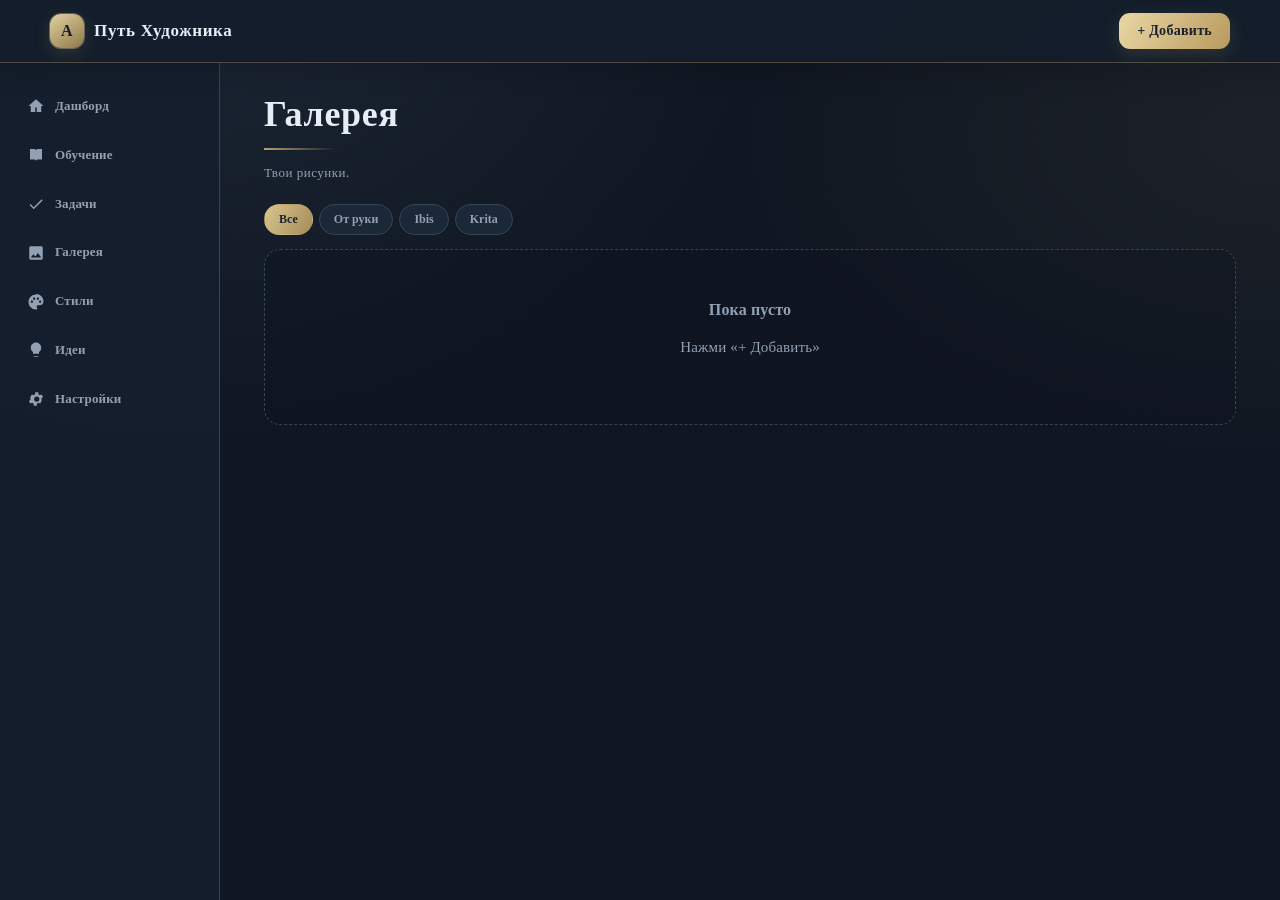
==== commit f87ad47b: "Standardize SVG navigation icons across all pages" ====
--- a/gallery.html
+++ b/gallery.html
@@ -13,14 +13,14 @@
   <button class="btn btn-primary" id="addBtn">+ Добавить</button>
 </div>
 
-<nav class="sidebar">
-  <a href="index.html">⌂ Дашборд</a>
-  <a href="learn.html">▤ Обучение</a>
-  <a href="tasks.html">✓ Задачи</a>
-  <a href="gallery.html" class="active">▧ Галерея</a>
-  <a href="styles.html">◉ Стили</a>
-  <a href="ideas.html">✧ Идеи</a>
-  <a href="settings.html">⚙ Профиль</a>
+<nav class="sidebar" aria-label="Основная навигация">
+  <a href="index.html"><span class="icon icon-home" aria-hidden="true"></span>Дашборд</a>
+  <a href="learn.html"><span class="icon icon-book" aria-hidden="true"></span>Обучение</a>
+  <a href="tasks.html"><span class="icon icon-task" aria-hidden="true"></span>Задачи</a>
+  <a href="gallery.html"><span class="icon icon-image" aria-hidden="true"></span>Галерея</a>
+  <a href="styles.html"><span class="icon icon-palette" aria-hidden="true"></span>Стили</a>
+  <a href="ideas.html"><span class="icon icon-bulb" aria-hidden="true"></span>Идеи</a>
+  <a href="settings.html"><span class="icon icon-settings" aria-hidden="true"></span>Настройки</a>
 </nav>
 
 <div class="main-wrap">
@@ -43,12 +43,12 @@
   </div>
 </div>
 
-<nav class="bottom-nav">
-  <a href="index.html">⌂Главная</a>
-  <a href="learn.html">▤Уроки</a>
-  <a href="tasks.html">✓Задачи</a>
-  <a href="gallery.html" class="active">▧Галерея</a>
-  <a href="settings.html">⚙Профиль</a>
+<nav class="bottom-nav" aria-label="Быстрая навигация">
+  <a href="index.html"><span class="icon icon-home" aria-hidden="true"></span><span>Главная</span></a>
+  <a href="learn.html"><span class="icon icon-book" aria-hidden="true"></span><span>Уроки</span></a>
+  <a href="tasks.html"><span class="icon icon-task" aria-hidden="true"></span><span>Задачи</span></a>
+  <a href="gallery.html"><span class="icon icon-image" aria-hidden="true"></span><span>Галерея</span></a>
+  <a href="settings.html"><span class="icon icon-settings" aria-hidden="true"></span><span>Профиль</span></a>
 </nav>
 
 <!-- Модалка добавления -->
--- a/css/style.css
+++ b/css/style.css
@@ -200,3 +200,103 @@
 .theme-option{width:100%;display:flex;flex-direction:column;gap:5px;text-align:left;padding:9px;border:1px solid var(--line);border-radius:13px;background:rgba(10,17,27,.24);color:var(--text);transition:transform .18s,border-color .18s}.theme-option:not(.locked){cursor:pointer}.theme-option:not(.locked):hover{transform:translateY(-2px);border-color:var(--accent)}.theme-option.selected{border-color:var(--accent);box-shadow:0 0 0 1px var(--accent-soft)}.theme-option strong{font-size:12px}.theme-option small{font-size:10px;color:var(--muted)}.theme-option.locked{opacity:.68;cursor:not-allowed}.theme-preview{height:48px;border-radius:8px;display:flex;align-items:center;justify-content:center;gap:7px;position:relative;border:1px solid var(--preview-line,var(--line));background:var(--preview-bg,var(--card));color:var(--preview-text,var(--text))}.theme-preview span{font-size:16px;margin-left:4px}.theme-swatch{width:13px;height:13px;border-radius:50%;border:1px solid rgba(255,255,255,.28)}.mini-progress{height:3px;background:var(--line);border-radius:8px;overflow:hidden;width:100%}.mini-progress i{display:block;height:100%;background:var(--accent)}
 @media(max-width:600px){.content{padding:18px 14px 30px}.hero-card{grid-template-columns:auto 1fr;padding:17px;gap:10px 13px}.hero-xp{grid-column:1/-1;flex-direction:row;justify-content:space-between;text-align:left;align-items:center}.hero-xp span{max-width:55%;text-align:right}.hero-rank-icon{font-size:34px}.hero-copy h2{font-size:21px}.gallery-card img{height:145px}}
 @media(prefers-reduced-motion:reduce){*,*:before,*:after{scroll-behavior:auto!important;transition:none!important;animation:none!important}}
+
+
+/* =========================================================
+   ARTISTPATH POLISH — контраст, глубина, микроанимации, mobile
+   ========================================================= */
+:root{
+ --bg:#0d1520;--bg2:#152131;--card:#1b2a3c;--card2:#23354a;
+ --text:#edf2f7;--muted:#aebbc9;--line:#40536a;
+ --accent:#c9ad70;--accent2:#ead7a5;--accent-soft:rgba(201,173,112,.16);
+ --success:#8fc5a6;--danger:#e58a88;
+}
+body{color:var(--text);text-rendering:optimizeLegibility}
+::selection{background:rgba(201,173,112,.32);color:var(--text)}
+a,button,.card,.task,.lesson,.level-card,.gallery-card,.theme-option{ -webkit-tap-highlight-color:transparent}
+button:focus-visible,a:focus-visible,[tabindex]:focus-visible{outline:2px solid var(--accent2);outline-offset:3px}
+.card,.stat-box,.level-card,.task,.gallery-card,.hero-card,.course-intro{
+ transition:transform .22s ease,border-color .22s ease,box-shadow .22s ease,background .25s ease;
+}
+.card:hover,.stat-box:hover,.task:hover,.gallery-card:hover{box-shadow:0 18px 42px rgba(0,0,0,.3);transform:translateY(-2px)}
+.level-card:hover{box-shadow:0 16px 36px rgba(0,0,0,.24)}
+.btn,.filter-chip,.lesson-open,.lesson-actions button,.lesson-check,.task-check{transition:transform .18s ease,filter .18s ease,background .18s ease,border-color .18s ease,box-shadow .18s ease}
+.btn:active,.filter-chip:active,.lesson-open:active,.lesson-actions button:active{transform:scale(.97)}
+.btn-primary{background:linear-gradient(120deg,#ead7a5,#b89a5e);color:#17202b}
+.btn-primary:hover{box-shadow:0 8px 24px rgba(201,173,112,.24);filter:brightness(1.06)}
+.btn-ghost{color:var(--text);border-color:#53677f}
+.btn-ghost:hover{background:rgba(201,173,112,.1);border-color:var(--accent2)}
+.sidebar a{transition:background .2s,color .2s,transform .2s}
+.sidebar a:hover{transform:translateX(3px)}
+.bottom-nav{min-height:72px;padding:7px 6px calc(7px + env(safe-area-inset-bottom));gap:3px}
+.bottom-nav a{
+ min-width:0;min-height:54px;justify-content:center;gap:4px;padding:7px 3px;
+ color:#b9c5d2;font-size:11px;line-height:1.15;font-weight:700;letter-spacing:.01em;
+ border:1px solid transparent;border-radius:12px;white-space:nowrap;
+}
+.bottom-nav a.active{
+ color:#f0dca9;background:rgba(201,173,112,.12);
+ border-color:rgba(201,173,112,.22);
+}
+.bottom-nav a:active{background:rgba(201,173,112,.2);transform:scale(.96)}
+.bottom-nav .icon{width:22px;height:22px}
+body{padding-bottom:calc(88px + env(safe-area-inset-bottom))}
+.lesson-detail{color:var(--text);background:linear-gradient(145deg,rgba(22,34,49,.98),rgba(14,23,35,.98));border-color:#43566d}
+.lesson-detail p{color:#d9e2eb}
+.lesson-detail ul,.lesson-detail ol{color:#c0ccd8}
+.lesson-detail .concept{background:rgba(201,173,112,.09);border-left-color:var(--accent2)}
+.lesson-detail .concept span{color:#c3ced9}
+.lesson-detail .practice-box{background:rgba(201,173,112,.1);border-color:rgba(201,173,112,.48)}
+.lesson-status{color:#b6c3d0}
+.lesson-open{color:#f0dca9;border-color:#596b80;background:#25364a}
+.lesson-open:hover{background:#31465e;border-color:var(--accent2)}
+.lesson-check{width:30px;height:30px;border-color:#8292a5;color:#17202b}
+.lesson.done .lesson-check{background:#79aa91;border-color:#79aa91}
+.lesson-actions button{min-height:42px}
+.lesson-actions .complete{background:linear-gradient(120deg,#ead7a5,#b89a5e);color:#17202b}
+.lesson-visual{
+ margin:12px 0 16px;padding:14px;border:1px solid rgba(201,173,112,.28);
+ border-radius:14px;background:linear-gradient(145deg,rgba(38,54,73,.85),rgba(17,27,41,.92));
+ overflow:hidden;
+}
+.lesson-visual-title{font-size:10px;letter-spacing:.13em;text-transform:uppercase;color:#e4cf98;font-weight:800;margin-bottom:9px}
+.lesson-visual svg{display:block;width:100%;max-height:190px}
+.lesson-visual .visual-caption{font-size:11px;color:#bdc9d6;margin-top:8px;line-height:1.5}
+.lesson-detail h5{color:#ead7a5}
+.course-intro{background:linear-gradient(115deg,rgba(48,65,85,.95),rgba(28,42,60,.95));border-color:rgba(201,173,112,.38)}
+.lesson-progress{height:8px;background:#26384c;border:1px solid #40536a}
+.lesson-progress span{background:linear-gradient(90deg,#9b8558,#ead7a5);box-shadow:0 0 12px rgba(234,215,165,.28)}
+@keyframes riseIn{from{opacity:0;transform:translateY(9px)}to{opacity:1;transform:translateY(0)}}
+@keyframes softGlow{0%,100%{box-shadow:0 0 0 rgba(201,173,112,0)}50%{box-shadow:0 0 22px rgba(201,173,112,.12)}}
+.content>*{animation:riseIn .42s ease both}
+.content>*:nth-child(2){animation-delay:.04s}.content>*:nth-child(3){animation-delay:.08s}
+.level-card{animation:riseIn .45s ease both}
+.hero-card:after{content:"";position:absolute;inset:auto -15% -75% 30%;height:150%;background:radial-gradient(ellipse,rgba(201,173,112,.09),transparent 65%);pointer-events:none}
+.hero-rank-icon{animation:softGlow 5s ease-in-out infinite}
+@media(max-width:600px){
+ body{padding-bottom:calc(94px + env(safe-area-inset-bottom))}
+ .bottom-nav{min-height:78px;padding:7px 4px calc(8px + env(safe-area-inset-bottom))}
+ .bottom-nav a{min-height:58px;font-size:10px;padding:7px 1px;gap:5px}
+ .bottom-nav a .icon{width:23px;height:23px}
+ .content{padding:18px 14px calc(26px + env(safe-area-inset-bottom))}
+ .btn{min-height:44px}
+ .filter-chip{min-height:40px;padding:9px 14px}
+ .lesson{gap:9px;padding:11px}
+ .lesson-open{min-height:38px;padding:8px 10px}
+ .lesson-detail{margin:8px 0 0;padding:14px}
+ .lesson-detail p,.lesson-detail li{font-size:14px;line-height:1.65}
+ .lesson-detail h5{font-size:13px}
+ .lesson-visual{padding:10px}
+}
+@media(min-width:900px){body{padding-bottom:20px}}
+/* Contrast tuning for the lighter legacy themes; keep each theme's identity. */
+body[data-theme="roblox"]{--muted:#765b58;--line:#e7c9c3;--card:#fff;--card2:#fff8f6;--text:#291c1b}
+body[data-theme="doors"]{--muted:#c2b68f;--line:#57513a;--card:#292820;--card2:#343126;--text:#fff1c7}
+body[data-theme="pressure"]{--muted:#a7b8cc;--line:#40536d;--card:#1b2a40;--card2:#23354d;--text:#e7f0fb}
+body[data-theme="hollow"]{--muted:#52677c;--line:#c2ceda;--card:#fff;--card2:#f4f7fa;--text:#172638}
+body[data-theme="silksong"]{--muted:#80515a;--line:#e7c1c8;--card:#fffafa;--card2:#fff2f4;--text:#321a21}
+body[data-theme="undertale"]{--muted:#c2c2c2;--line:#555;--card:#292929;--card2:#353535;--text:#fff}
+body[data-theme="deltarune"]{--muted:#c0b2db;--line:#594b78;--card:#302744;--card2:#3a3150;--text:#f2edff}
+body[data-theme="oneshot"]{--muted:#806746;--line:#e5d0ac;--card:#fffdf8;--card2:#fff5e4;--text:#342719}
+body[data-theme="ultrakill"]{--muted:#c29a9f;--line:#594047;--card:#21191c;--card2:#2c2025;--text:#fff0f1}
+@media(prefers-reduced-motion:reduce){.content>*,.level-card,.hero-rank-icon{animation:none!important}}
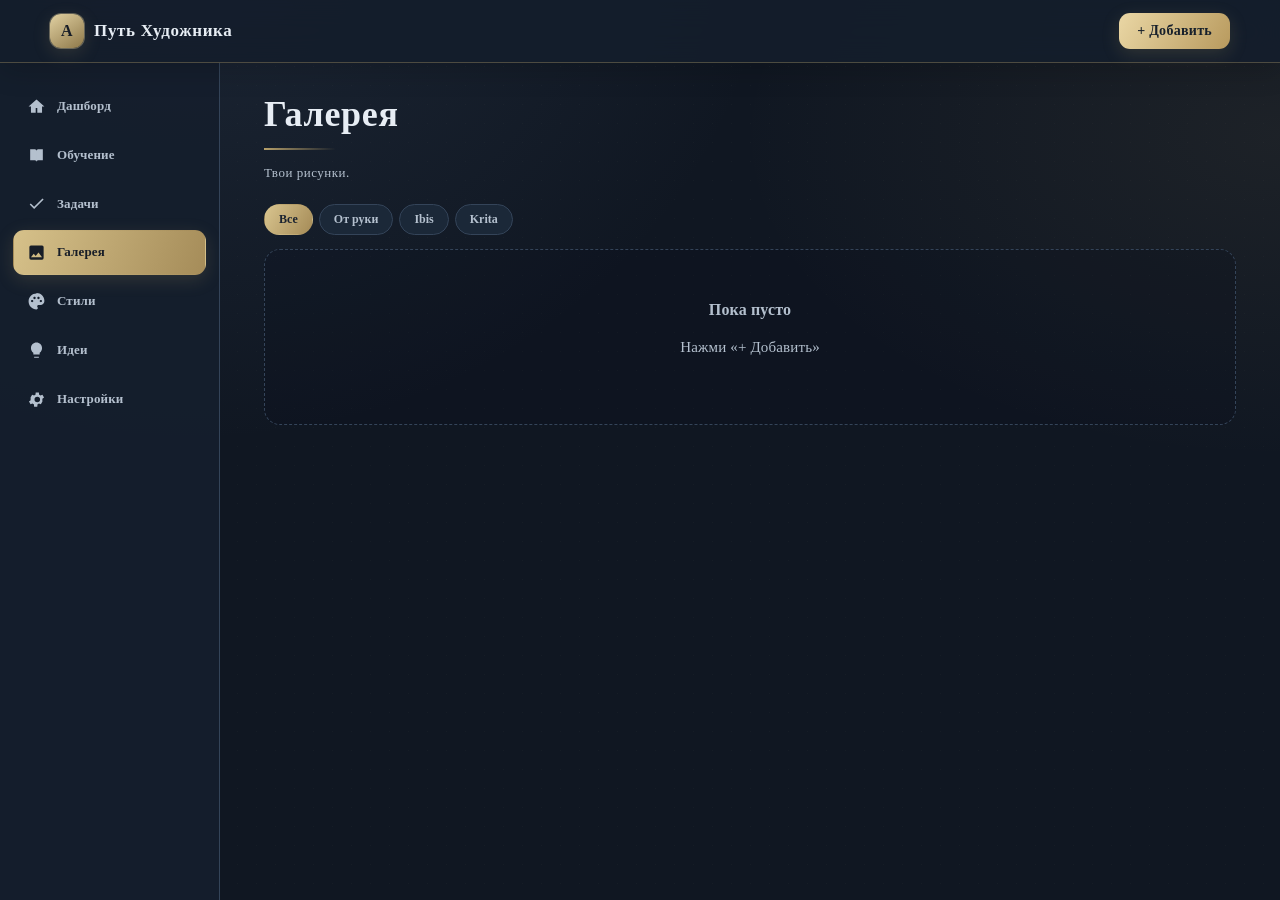
==== commit 0db474db: "Restore active navigation state for current page" ====
--- a/gallery.html
+++ b/gallery.html
@@ -17,7 +17,7 @@
   <a href="index.html"><span class="icon icon-home" aria-hidden="true"></span>Дашборд</a>
   <a href="learn.html"><span class="icon icon-book" aria-hidden="true"></span>Обучение</a>
   <a href="tasks.html"><span class="icon icon-task" aria-hidden="true"></span>Задачи</a>
-  <a href="gallery.html"><span class="icon icon-image" aria-hidden="true"></span>Галерея</a>
+  <a href="gallery.html" class="active"><span class="icon icon-image" aria-hidden="true"></span>Галерея</a>
   <a href="styles.html"><span class="icon icon-palette" aria-hidden="true"></span>Стили</a>
   <a href="ideas.html"><span class="icon icon-bulb" aria-hidden="true"></span>Идеи</a>
   <a href="settings.html"><span class="icon icon-settings" aria-hidden="true"></span>Настройки</a>
@@ -47,7 +47,7 @@
   <a href="index.html"><span class="icon icon-home" aria-hidden="true"></span><span>Главная</span></a>
   <a href="learn.html"><span class="icon icon-book" aria-hidden="true"></span><span>Уроки</span></a>
   <a href="tasks.html"><span class="icon icon-task" aria-hidden="true"></span><span>Задачи</span></a>
-  <a href="gallery.html"><span class="icon icon-image" aria-hidden="true"></span><span>Галерея</span></a>
+  <a href="gallery.html" class="active"><span class="icon icon-image" aria-hidden="true"></span><span>Галерея</span></a>
   <a href="settings.html"><span class="icon icon-settings" aria-hidden="true"></span><span>Профиль</span></a>
 </nav>
 
--- a/css/style.css
+++ b/css/style.css
@@ -300,3 +300,34 @@
 body[data-theme="oneshot"]{--muted:#806746;--line:#e5d0ac;--card:#fffdf8;--card2:#fff5e4;--text:#342719}
 body[data-theme="ultrakill"]{--muted:#c29a9f;--line:#594047;--card:#21191c;--card2:#2c2025;--text:#fff0f1}
 @media(prefers-reduced-motion:reduce){.content>*,.level-card,.hero-rank-icon{animation:none!important}}
+
+/* Navigation and contrast pass — shared by every page and theme */
+.bottom-nav{min-height:76px;padding:7px 6px calc(7px + env(safe-area-inset-bottom));gap:4px;background:var(--card);border-top:1px solid var(--line);box-shadow:0 -8px 24px rgba(0,0,0,.22)}
+.bottom-nav a{flex:1;min-width:0;min-height:58px;padding:7px 2px;display:flex;flex-direction:column;align-items:center;justify-content:center;gap:5px;color:var(--muted);font-size:11px;font-weight:700;line-height:1.15;border:1px solid transparent;border-radius:12px;white-space:nowrap}
+.bottom-nav a .icon{width:23px;height:23px;vertical-align:0;flex:0 0 auto}
+.bottom-nav a.active{color:var(--accent2);background:var(--accent-soft);border-color:var(--line)}
+.bottom-nav a:active{transform:scale(.96);background:var(--accent-soft)}
+.sidebar a{display:flex;align-items:center;gap:11px}
+.sidebar a .icon{width:19px;height:19px;flex:0 0 19px;vertical-align:0}
+.icon{background-color:currentColor}
+.idea-mark{width:52px;height:52px;margin:0 auto 16px;display:block;color:var(--accent2)}
+body{padding-bottom:calc(92px + env(safe-area-inset-bottom))}
+.sub,.stat-box .lab,.theme-option small,.rank-step-copy small{color:var(--muted)}
+:root{--muted:#b4c0ce;--line:#465970}
+body[data-theme="roblox"]{--muted:#765b58;--line:#e7c9c3}
+body[data-theme="doors"]{--muted:#c6bb9e;--line:#57513a}
+body[data-theme="pressure"]{--muted:#aebed2;--line:#40536d}
+body[data-theme="hollow"]{--muted:#53677d;--line:#c2ceda}
+body[data-theme="silksong"]{--muted:#80515a;--line:#e7c1c8}
+body[data-theme="undertale"]{--muted:#c2c2c2;--line:#555}
+body[data-theme="deltarune"]{--muted:#c0b2db;--line:#594b78}
+body[data-theme="oneshot"]{--muted:#806746;--line:#e5d0ac}
+body[data-theme="ultrakill"]{--muted:#c29a9f;--line:#594047}
+@media(max-width:600px){
+ .bottom-nav{min-height:82px;padding:7px 4px calc(8px + env(safe-area-inset-bottom));gap:2px}
+ .bottom-nav a{min-height:62px;padding:7px 1px;font-size:10px;gap:5px}
+ .bottom-nav a .icon{width:24px;height:24px}
+ body{padding-bottom:calc(100px + env(safe-area-inset-bottom))}
+ .content{padding-bottom:calc(28px + env(safe-area-inset-bottom))}
+}
+@media(min-width:900px){body{padding-bottom:20px}}
